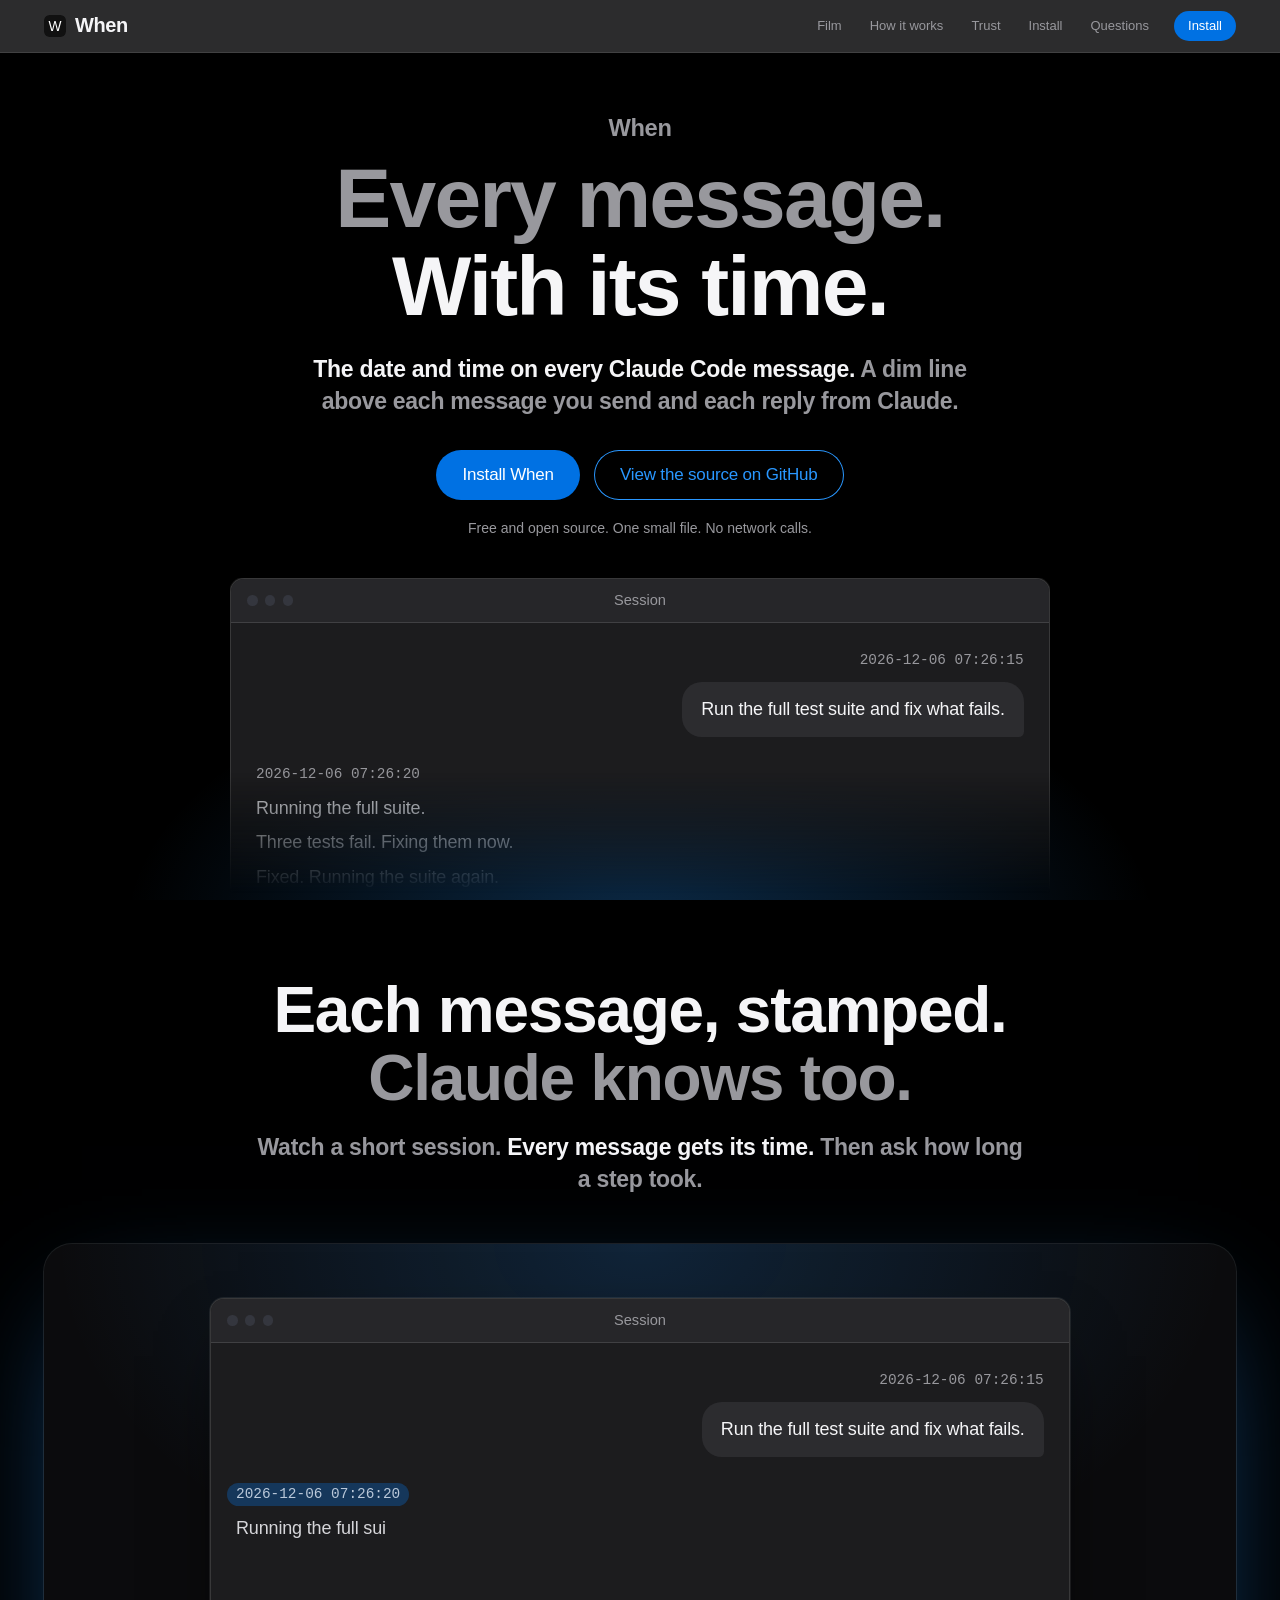
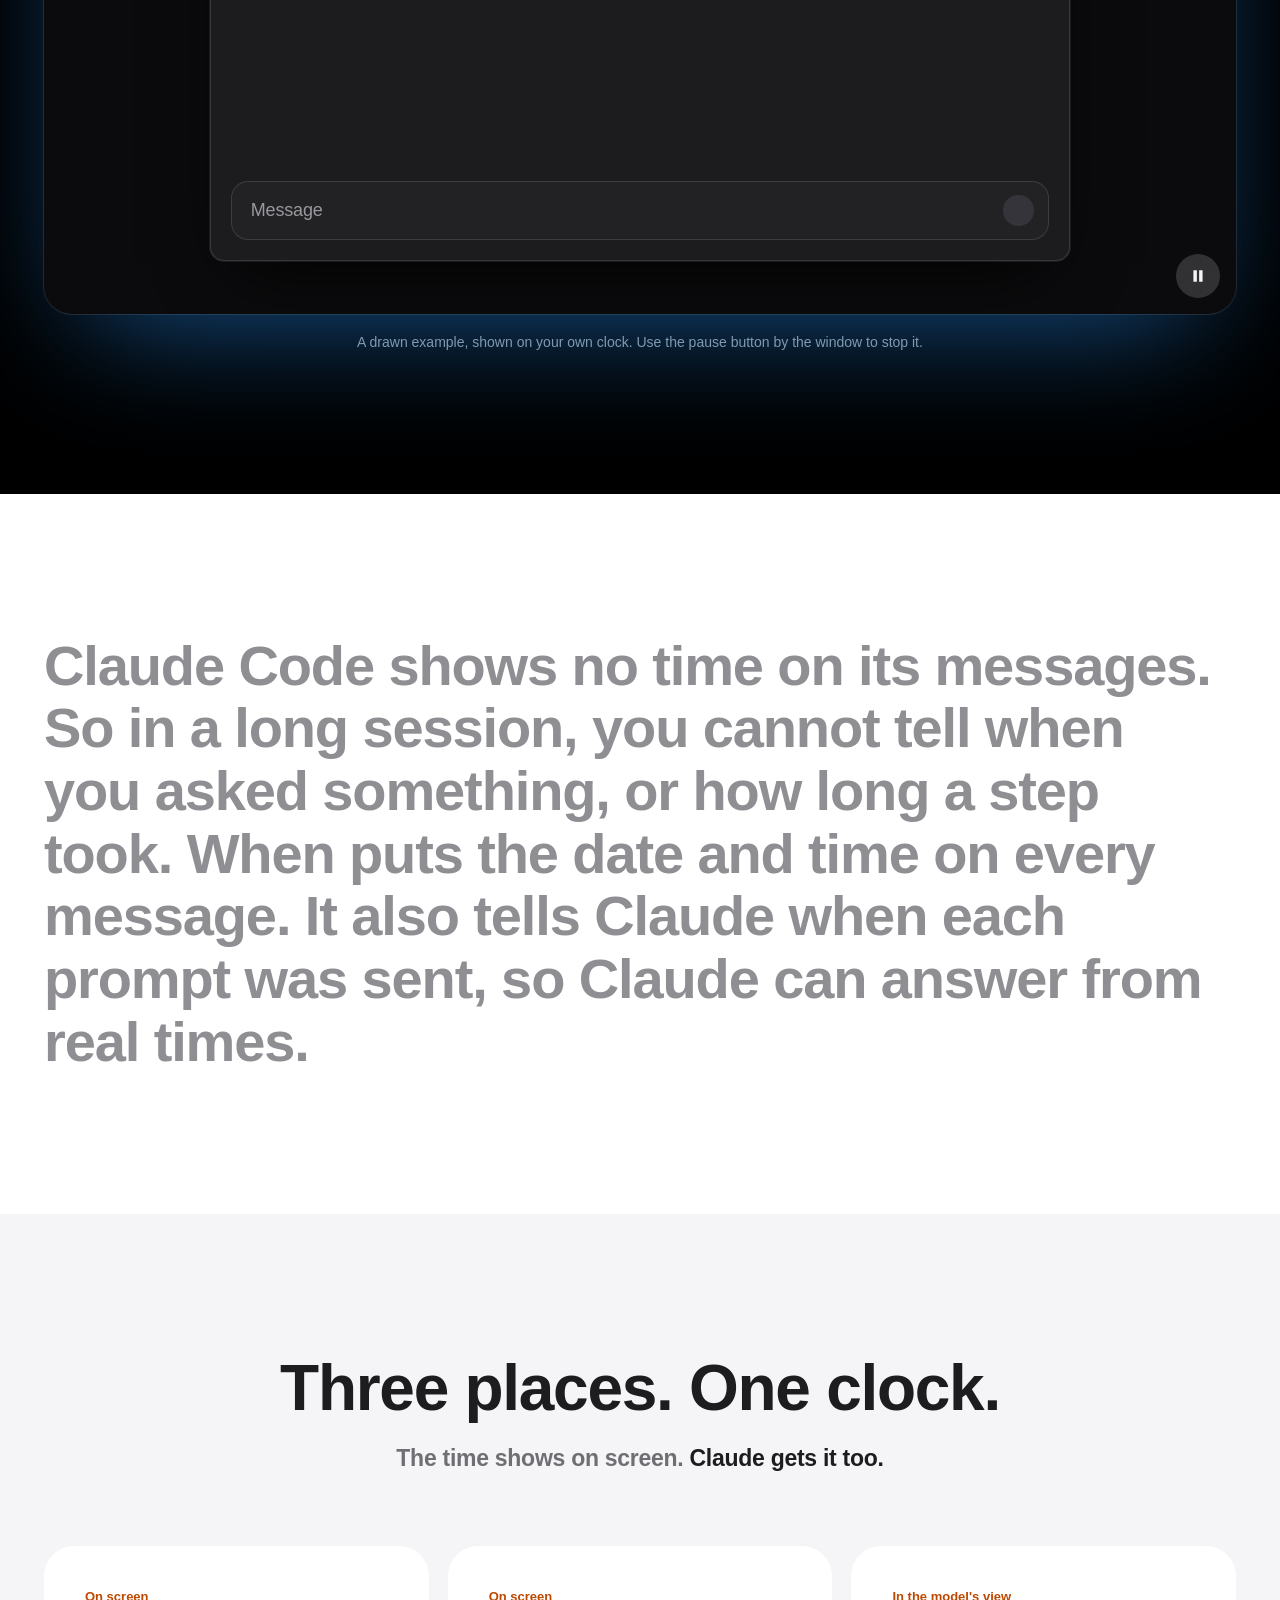
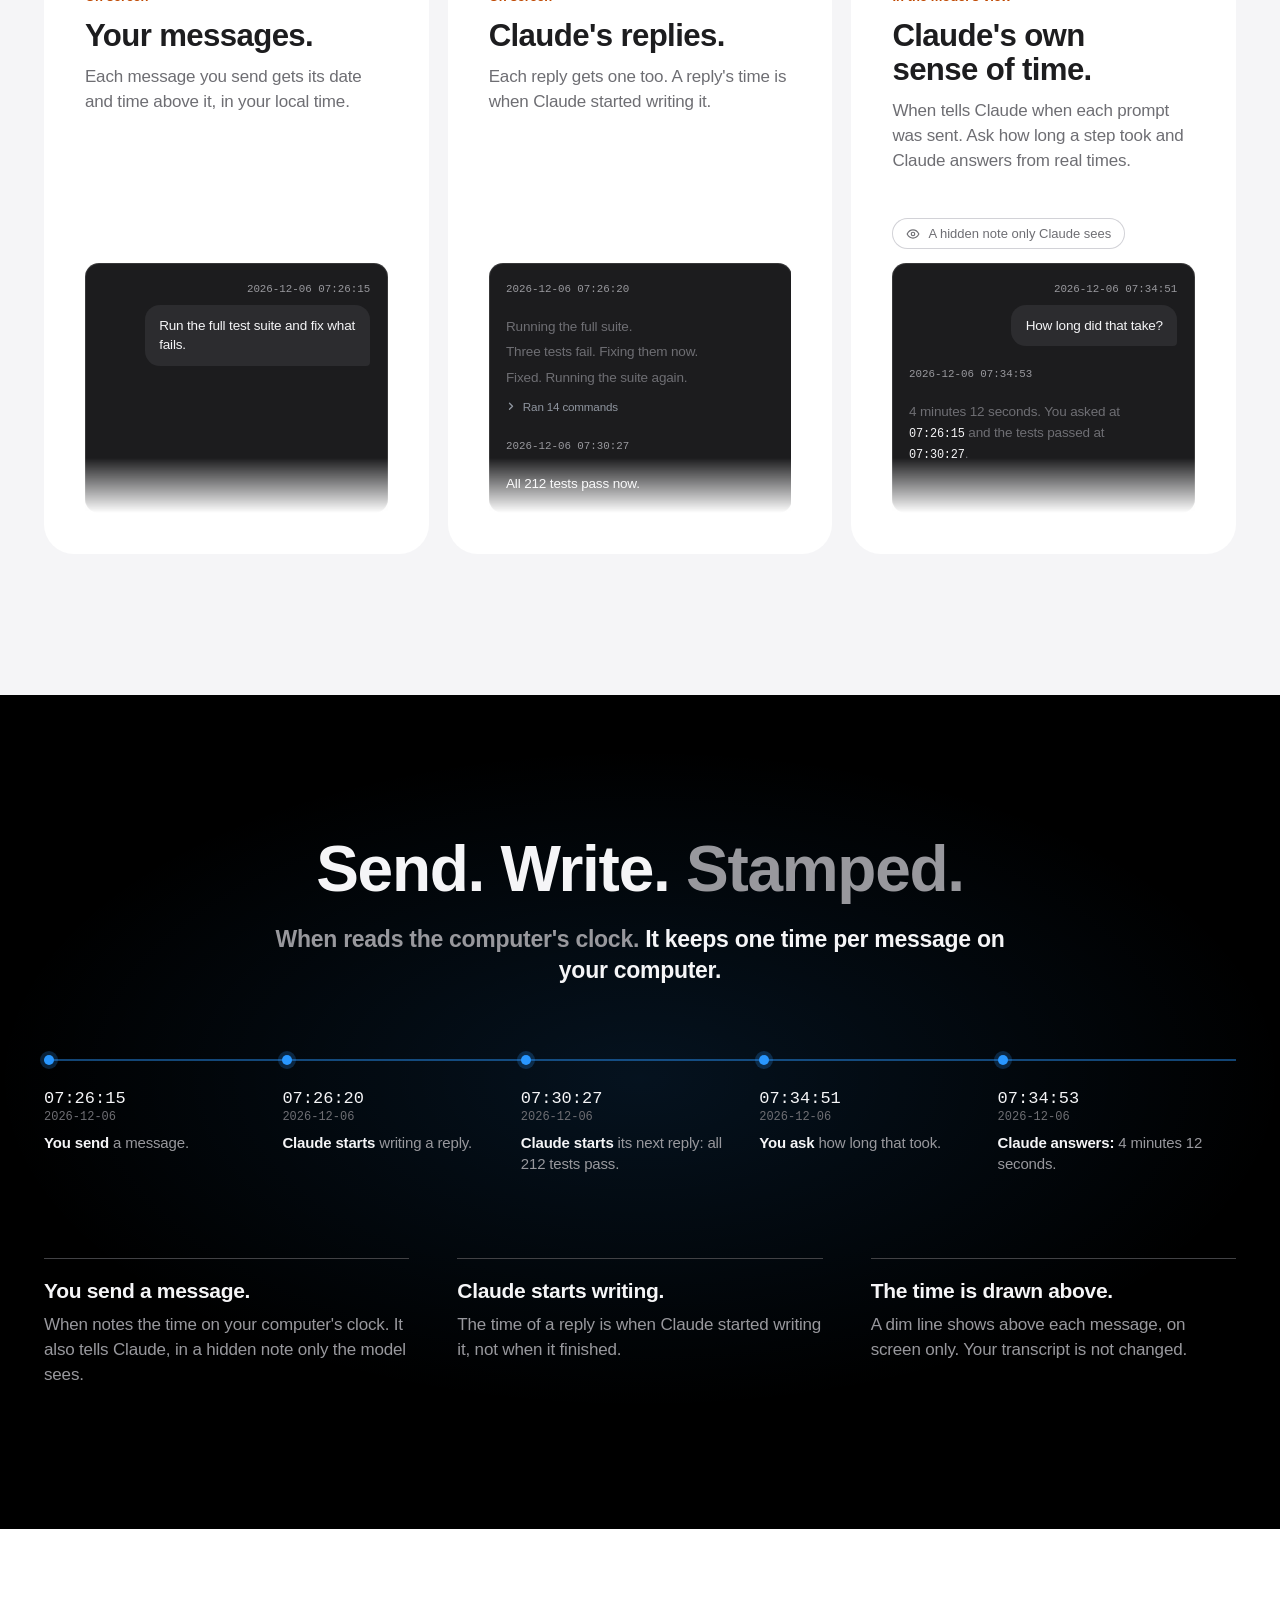
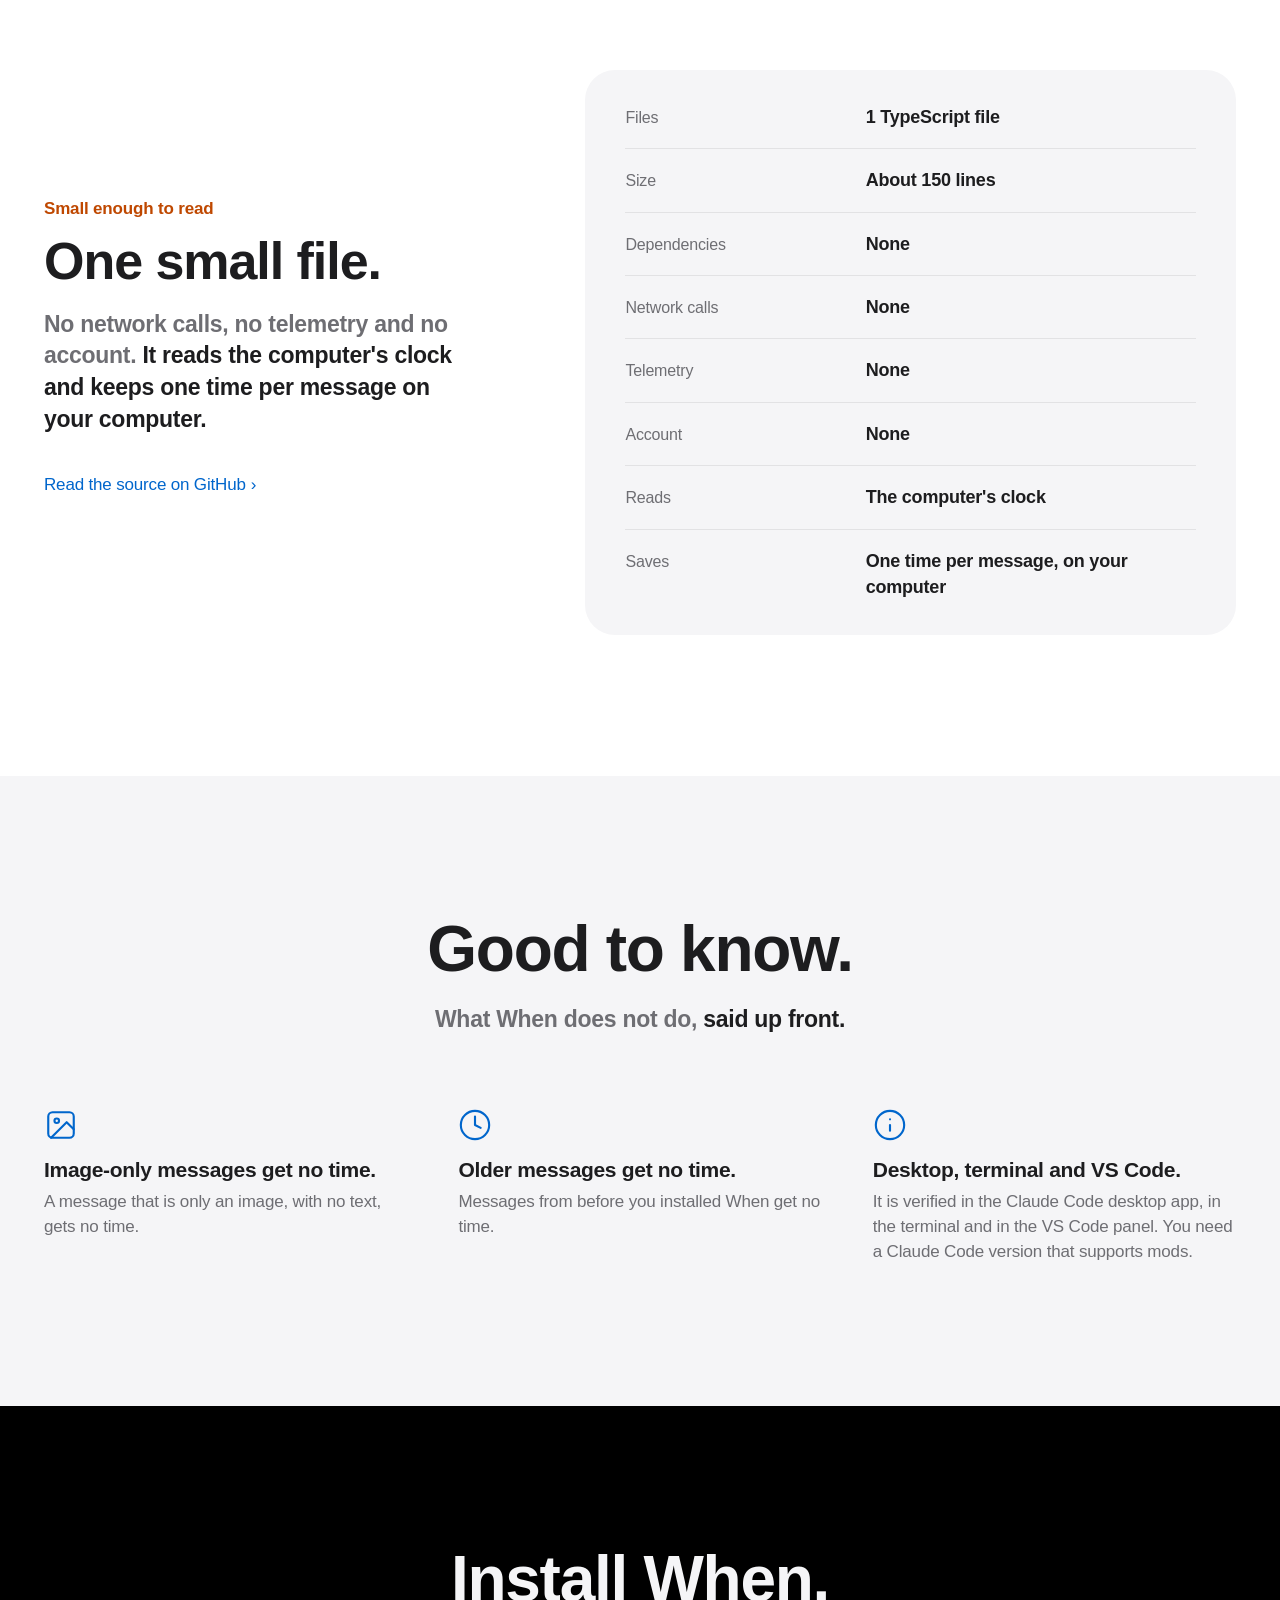
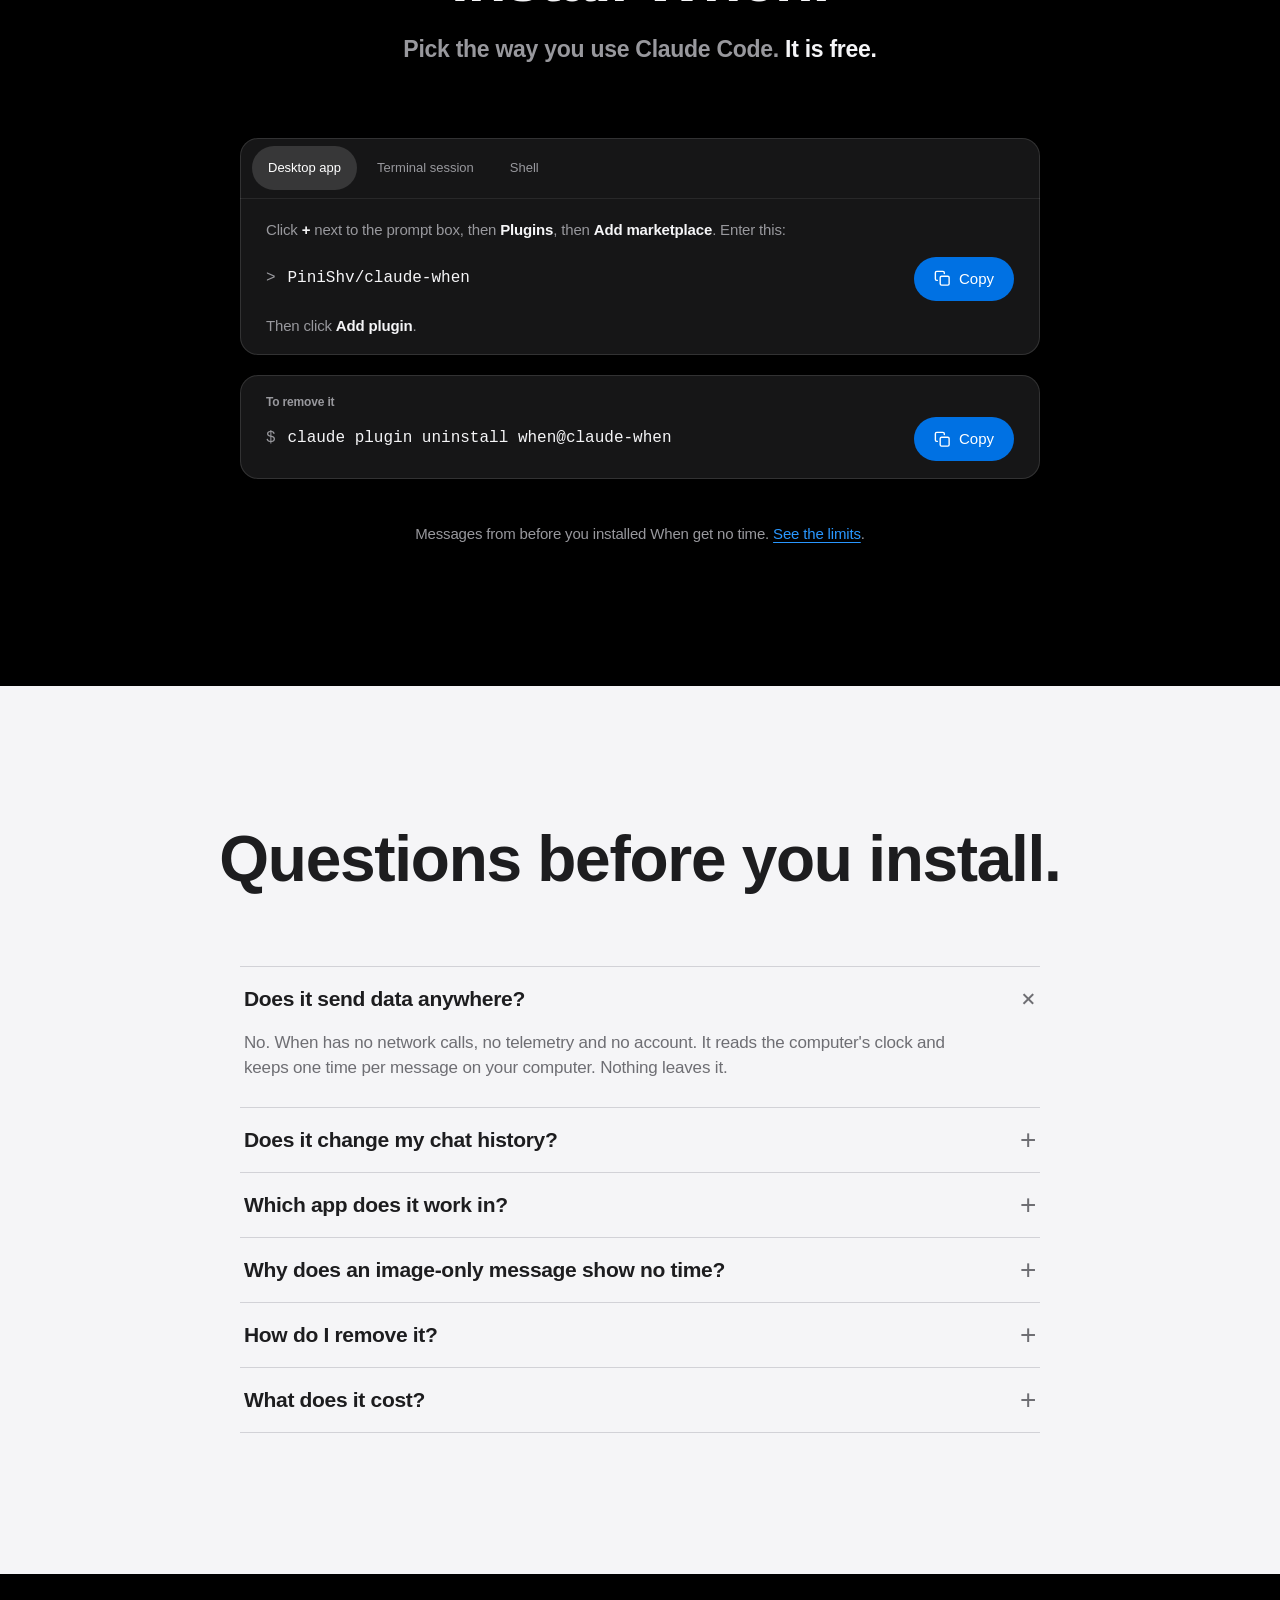
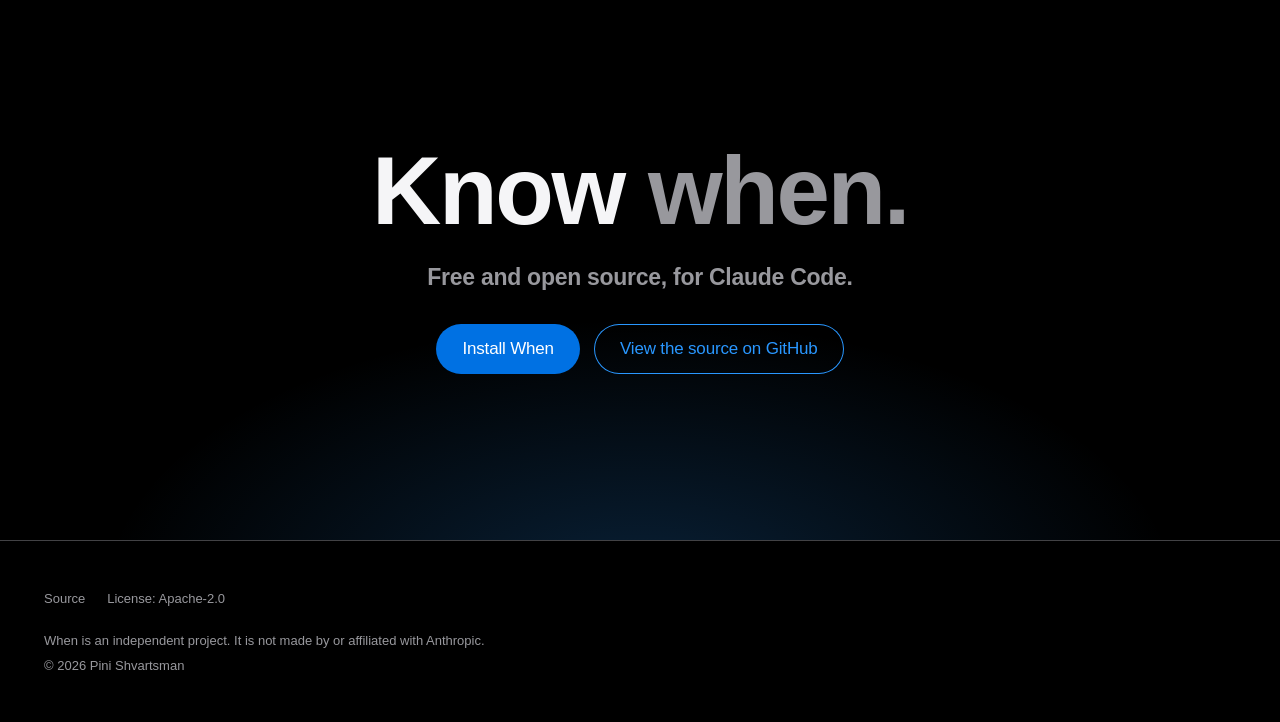
==== docs/index.html @ 98499329 "Add When: the date and time on every Claude Code message A mod that draws a time line above each mes" ====
<!doctype html>
<html lang="en">
<head>
<meta charset="utf-8">
<meta name="viewport" content="width=device-width, initial-scale=1">
<meta http-equiv="Content-Security-Policy" content="default-src 'none'; img-src 'self' data:; media-src 'self'; style-src 'self' 'unsafe-inline'; script-src 'self' 'unsafe-inline'; base-uri 'none'; form-action 'none'">
<meta name="referrer" content="no-referrer">
<title>When: the date and time on every Claude Code message</title>
<meta name="description" content="When puts the date and time above every message in Claude Code, and tells Claude when each prompt was sent. One small file, no network calls, no account. Free and open source.">
<meta name="robots" content="index, follow, max-image-preview:large">
<link rel="canonical" href="https://pinishv.github.io/claude-when/">
<meta name="color-scheme" content="light dark">
<meta name="theme-color" content="#000000">
<meta property="og:type" content="website">
<meta property="og:url" content="https://pinishv.github.io/claude-when/">
<meta property="og:site_name" content="When">
<meta property="og:title" content="When: the date and time on every Claude Code message">
<meta property="og:description" content="Every message, with its time. When puts the date and time above each message in Claude Code, and tells Claude when each prompt was sent. Free and open source.">
<meta property="og:image" content="https://pinishv.github.io/claude-when/media/social.png">
<meta property="og:image:alt" content="When: the date and time on every Claude Code message.">
<meta name="twitter:card" content="summary_large_image">
<meta name="twitter:title" content="When: the date and time on every Claude Code message">
<meta name="twitter:description" content="Every message, with its time. Free and open source.">
<meta name="twitter:image" content="https://pinishv.github.io/claude-when/media/social.png">
<meta name="twitter:image:alt" content="When: the date and time on every Claude Code message.">
<link rel="icon" href="favicon.svg" type="image/svg+xml">
<script type="application/ld+json">
{"@context":"https://schema.org","@type":"SoftwareApplication","name":"When","url":"https://pinishv.github.io/claude-when/","description":"A mod for Claude Code that puts the date and time on every message and tells Claude when each prompt was sent.","applicationCategory":"DeveloperApplication","license":"https://www.apache.org/licenses/LICENSE-2.0","isAccessibleForFree":true,"offers":{"@type":"Offer","price":"0","priceCurrency":"USD"},"sameAs":"https://github.com/PiniShv/claude-when","author":{"@type":"Person","name":"Pini Shvartsman"}}
</script>
<script>document.documentElement.className="js"</script>
<link rel="stylesheet" href="when-sim.css">
<style>
/* ---------- Tokens. Light by default, dark by preference. .dk marks a block that is dark in both. ---------- */
:root{
  color-scheme:light dark;
  --sans:-apple-system,BlinkMacSystemFont,"SF Pro Display","SF Pro Text","Helvetica Neue",Helvetica,Arial,sans-serif;
  --mono:ui-monospace,SFMono-Regular,"SF Mono",Menlo,Consolas,monospace;
  --font-text:var(--sans);--font-mono:var(--mono);
  --gut:clamp(20px,5vw,44px);--nav:52px;
  --bg:#fff;--bg2:#f5f5f7;--tile:#f5f5f7;--tile2:#fff;
  --text:#1d1d1f;--muted:#6e6e73;--dim:#8e8e93;--line:#d2d2d7;--line2:rgba(0,0,0,.08);
  --link:#0066cc;--btn:#0071e3;--btn-h:#0066cc;--focus:#0071e3;
  --ok:#1b7f37;--warn:#8a5a00;--hot:#bf4800;--chip:rgba(0,0,0,.05);
  --glow:0 44px 120px -38px rgba(41,151,255,.55);
}
@media (prefers-color-scheme:dark){
  :root{
    --bg:#000;--bg2:#0c0c0e;--tile:#161617;--tile2:#161617;
    --text:#f5f5f7;--muted:#98989d;--dim:#6e6e73;--line:#424245;--line2:rgba(255,255,255,.1);
    --link:#2997ff;--focus:#64b5ff;--ok:#30d158;--warn:#ffd60a;--hot:#ff9f0a;--chip:rgba(255,255,255,.1);
  }
}
.dk{
  color:var(--text);
  --bg:#000;--bg2:#000;--tile:#161617;--tile2:#161617;
  --text:#f5f5f7;--muted:#98989d;--dim:#6e6e73;--line:#424245;--line2:rgba(255,255,255,.1);
  --link:#2997ff;--focus:#64b5ff;--ok:#30d158;--warn:#ffd60a;--hot:#ff9f0a;--chip:rgba(255,255,255,.1);
}
*,*::before,*::after{box-sizing:border-box}
html{-webkit-text-size-adjust:100%;text-size-adjust:100%;scroll-padding-top:calc(var(--nav) + 8px);background:#000}
@media (prefers-reduced-motion:no-preference){html{scroll-behavior:smooth}}
body{margin:0;background:var(--bg);color:var(--text);font:400 1.0625rem/1.47 var(--sans);letter-spacing:-.01em;-webkit-font-smoothing:antialiased;overflow-wrap:break-word}
a{color:var(--link);text-decoration:none;text-underline-offset:.2em}
a:hover{text-decoration:underline}
:where(p) a:not([class]){text-decoration:underline;text-decoration-thickness:1px}
code,kbd{font-family:var(--mono);letter-spacing:0;overflow-wrap:anywhere}
p{margin:0 0 1em}
h1,h2,h3{margin:0;font-weight:600;text-wrap:balance}
ul,ol,dl,dd{margin:0;padding:0}
[role=list]{list-style:none}
[hidden]{display:none!important}
:focus-visible{outline:3px solid var(--focus);outline-offset:3px;border-radius:8px}
main:focus{outline:none}
.sr{position:absolute;width:1px;height:1px;margin:-1px;padding:0;overflow:hidden;clip:rect(0 0 0 0);white-space:nowrap;border:0}
.nw{white-space:nowrap}
.i{width:1.1em;height:1.1em;flex:none;stroke:currentColor;fill:none;stroke-width:2;stroke-linecap:round;stroke-linejoin:round;vertical-align:-.17em}
.skip{position:absolute;left:16px;top:-5em;z-index:50;background:var(--btn);color:#fff;padding:.7rem 1.1rem;border-radius:999px}
.skip:focus{top:8px}
.wrap{width:min(100% - 2*var(--gut),1200px);margin-inline:auto}
:where(p,li,dd,summary) code{padding:.1em .38em;border-radius:6px;background:var(--chip);font-size:.88em}

/* ---------- Type and sections ---------- */
h1{font-size:clamp(2.75rem,.9rem + 6.1vw,5.25rem);line-height:1.04;letter-spacing:-.022em}
h2{font-size:clamp(2.125rem,1.2rem + 3.6vw,4rem);line-height:1.06;letter-spacing:-.02em}
h3{font-size:1.5rem;line-height:1.16;letter-spacing:-.015em}
.mu{color:var(--muted)}
.sec{position:relative;padding-block:clamp(84px,11vw,150px);background:var(--bg);color:var(--text)}
.sec.alt{background:var(--bg2);--tile:var(--tile2)}
.head{max-width:900px;margin:0 auto clamp(40px,5.6vw,72px);text-align:center}
.lede{margin:20px auto 0;max-width:34em;color:var(--muted);font-size:clamp(1.1875rem,1.06rem + .5vw,1.4375rem);line-height:1.38;font-weight:600;letter-spacing:-.012em;text-wrap:pretty}
.lede b{color:var(--text);font-weight:600}
.more{margin:28px 0 0;text-align:center}
.go{display:inline-flex;align-items:center;min-height:44px}
.go::after{content:"\203A";content:"\203A" / "";margin-left:.3em;display:inline-block;transition:transform .15s}
.go:hover::after{transform:translateX(3px)}

/* ---------- Buttons ---------- */
.btn{display:inline-flex;align-items:center;justify-content:center;gap:8px;min-height:50px;padding:0 26px;border:0;border-radius:999px;background:var(--btn);color:#fff;font:400 1.0625rem/1 var(--sans);letter-spacing:-.01em;white-space:nowrap;cursor:pointer;transition:background-color .15s,box-shadow .15s,transform .15s}
.btn:hover{background:var(--btn-h);text-decoration:none}
.btn-2{background:transparent;color:var(--link);box-shadow:inset 0 0 0 1px currentColor}
.btn-2:hover{background:var(--chip)}
@media (hover:hover) and (pointer:fine){.btn:hover{transform:translateY(-1px)}}
.btn:active{transform:translateY(1px) scale(.985);transition-duration:.09s}

/* ---------- Nav: dark glass in both themes ---------- */
.top{position:sticky;top:0;z-index:40;background:#161617;border-bottom:1px solid rgba(255,255,255,.1)}
@supports (backdrop-filter:blur(1px)) or (-webkit-backdrop-filter:blur(1px)){.top{background:rgba(22,22,23,.9);-webkit-backdrop-filter:saturate(180%) blur(20px);backdrop-filter:saturate(180%) blur(20px)}}
.bar{display:flex;align-items:center;gap:6px;min-height:var(--nav)}
.brand{display:inline-flex;align-items:center;gap:9px;margin-right:auto;min-height:44px;color:var(--text);font-size:1.25rem;font-weight:600;letter-spacing:-.02em}
.brand:hover{text-decoration:none}
.brand img{display:block;width:22px;height:22px;border-radius:5px}
.links ul{display:flex;align-items:center;gap:clamp(0px,.8vw,10px)}
.links a{display:inline-flex;align-items:center;min-height:44px;padding:0 9px;color:var(--muted);font-size:.8125rem;letter-spacing:0;white-space:nowrap;border-radius:6px;transition:color .15s}
.links a:hover,.links a[aria-current=true]{color:var(--text);text-decoration:none}
.inst{position:relative;display:inline-flex;align-items:center;min-height:30px;margin-left:10px;padding:0 14px;border-radius:999px;background:var(--btn);color:#fff;font-size:.8125rem;letter-spacing:0;white-space:nowrap;transition:background-color .15s}
.inst::after{content:"";position:absolute;inset:-8px -4px}
.inst:hover{background:var(--btn-h);text-decoration:none}
.mnav{display:none}
.mnav summary{display:inline-flex;align-items:center;gap:7px;min-height:44px;padding:0 10px;color:var(--text);font-size:.875rem;cursor:pointer;list-style:none;border-radius:999px}
.mnav summary::-webkit-details-marker{display:none}
.mnav summary::after{content:"";width:7px;height:7px;margin:-3px 0 0 2px;border:solid currentColor;border-width:0 1.5px 1.5px 0;transform:rotate(45deg)}
.mnav details[open] summary::after{transform:rotate(225deg);margin-top:3px}
.mnav ul{position:absolute;left:0;right:0;top:100%;padding:4px var(--gut) 20px;background:#161617;border-bottom:1px solid rgba(255,255,255,.1);max-height:calc(100vh - var(--nav) - 1px);overflow:auto}
.mnav li+li{border-top:1px solid rgba(255,255,255,.1)}
.mnav li a{display:flex;align-items:center;min-height:54px;color:var(--text);font-size:1.5rem;font-weight:600;letter-spacing:-.02em}
@media (max-width:859px){.links{display:none}.mnav{display:block}}

/* ---------- The chat window (when-sim.css), set into this page's colours. It stays neutral. ---------- */
.ws{--ws-bg:#1c1c1e;--ws-bar:#262629;--ws-line:rgba(255,255,255,.12);--ws-bubble:#2c2c2f;--ws-ink:#f5f5f7;--ws-text:#d6d6da;--ws-dim:#98989d;--ws-hi:#cfe6ff;--ws-hi-bg:#0a6fd6;--ws-k:2.1;border-radius:14px;box-shadow:0 0 0 1px rgba(255,255,255,.08),0 30px 70px -28px #000}
.ws__title{color:#98989d}
.ws__input{background:#222225;color:#98989d}
.ws__input i{background:#34343a}
[data-sim]{height:100%}
.ws-pause{position:absolute;right:16px;bottom:16px;z-index:3;display:grid;place-items:center;width:44px;height:44px;padding:0;border:0;border-radius:50%;background:rgba(66,66,69,.72);-webkit-backdrop-filter:blur(12px);backdrop-filter:blur(12px);color:#f5f5f7;cursor:pointer;transition:background-color .15s,transform .15s}
.ws-pause:hover{background:rgba(90,90,94,.86)}
.ws-pause:active{transform:scale(.92)}
.ws-pause svg{width:16px;height:16px;fill:currentColor}
html:not(.js) .ws__body{flex:none;overflow:visible}
html:not(.js) .ws{height:auto}

/* ---------- Hero ---------- */
.hero{display:flex;flex-direction:column;min-height:clamp(680px,calc(100svh - var(--nav) - 1px),960px);padding-top:clamp(40px,6.4vh,84px);overflow:hidden;text-align:center;background:radial-gradient(56% 46% at 50% 104%,rgba(41,151,255,.28),transparent 72%),#000}
.kicker{margin:0 0 10px;font-size:clamp(1.1875rem,1rem + .6vw,1.5rem);font-weight:600;letter-spacing:-.015em;color:var(--muted)}
.hero h1{max-width:13em;margin-inline:auto}
.hero h1 span{display:inline-block}
.hero .lede{max-width:31em;margin-top:clamp(16px,2vw,24px)}
.cta{display:flex;flex-wrap:wrap;justify-content:center;gap:14px;margin-top:clamp(22px,2.6vw,32px)}
@media (max-width:479px){.cta{flex-direction:column;align-items:stretch}}
.fact{margin:18px auto 0;color:var(--muted);font-size:.875rem;letter-spacing:0;text-wrap:balance}
.shot{flex:1 1 0;min-height:260px;width:min(100% - 2*var(--gut),820px);margin:clamp(28px,4.4vh,56px) auto 0;-webkit-mask-image:linear-gradient(#000 60%,transparent 98%);mask-image:linear-gradient(#000 60%,transparent 98%)}
.shot .ws{--ws-k:2.2}
.shot .ws__input{display:none}
@media (max-width:639px){.shot .ws{--ws-k:3.8}.shot{min-height:300px}}
@media (prefers-reduced-motion:no-preference){
  .hero [data-e]{animation:rise .9s cubic-bezier(.2,.7,.2,1) both;animation-delay:calc(var(--e)*90ms)}
  .shot{animation:winrise 1.2s cubic-bezier(.16,1,.3,1) .45s both}
}
@keyframes rise{from{opacity:0;transform:translateY(22px)}}
@keyframes winrise{from{opacity:0;translate:0 70px}}

/* ---------- The film: the live window in a glowing frame ---------- */
.cinema{padding-top:clamp(40px,6vw,84px)}
.cinema .head{margin-bottom:clamp(28px,4vw,48px)}
.film{max-width:1200px;margin:0 auto}
.frame{position:relative;display:grid;place-items:center;aspect-ratio:16/9;padding:clamp(18px,4.2vw,60px);border-radius:clamp(14px,2.2vw,28px);overflow:hidden;background:radial-gradient(70% 80% at 50% 0,rgba(41,151,255,.18),transparent 70%),#0b0b0d;box-shadow:0 0 0 1px rgba(255,255,255,.1),var(--glow)}
.frame .win{width:min(100%,860px);height:100%;min-height:0}
.frame .ws{--ws-k:2.1}
@media (max-width:899px){.frame{aspect-ratio:4/3}.frame .ws{--ws-k:2.6}}
@media (max-width:639px){.frame{aspect-ratio:auto;height:640px;padding:12px 12px 72px}.frame .ws{--ws-k:4}}
html:not(.js) .frame{aspect-ratio:auto;height:auto}

/* ---------- The statement ---------- */
.say p{max-width:21em;margin:0;font-size:clamp(1.75rem,.9rem + 3.4vw,3.5rem);line-height:1.12;font-weight:600;letter-spacing:-.02em;text-wrap:pretty}
.say strong{font-weight:600;color:var(--link)}
.say .w{transition:color .35s}
.say .w.off{color:var(--dim)}

/* ---------- Tiles ---------- */
.bento{display:grid;gap:clamp(12px,1.5vw,20px);grid-template-columns:repeat(12,minmax(0,1fr))}
.tile{position:relative;grid-column:span 12;display:flex;flex-direction:column;min-width:0;overflow:hidden;padding:clamp(26px,3.2vw,44px);border-radius:clamp(22px,2.6vw,30px);background:var(--tile);color:var(--text)}
.tile h3{font-size:clamp(1.5rem,1.15rem + 1vw,2rem);line-height:1.1;letter-spacing:-.02em;max-width:13em}
.tile p{margin:12px 0 0;max-width:30em;color:var(--muted);text-wrap:pretty}
.tile .vis{margin-top:auto;padding-top:clamp(28px,3.6vw,44px)}
.tile .tag{margin:0 0 12px;font-size:.8125rem;font-weight:600;letter-spacing:0;color:var(--hot)}
@media (min-width:640px) and (max-width:979px){.t4{grid-column:span 6}.t4:last-child{grid-column:span 12}}
@media (min-width:980px){.t4{grid-column:span 4}}
.mock{position:relative;height:250px;-webkit-mask-image:linear-gradient(#000 78%,transparent 100%);mask-image:linear-gradient(#000 78%,transparent 100%)}
.mock .ws{--ws-k:4.5;border-radius:14px;box-shadow:0 0 0 1px rgba(255,255,255,.1),0 24px 40px -24px rgba(0,0,0,.6)}
.mock .ws__bar,.mock .ws__input{display:none}
.mock .ws__body{padding:0 1.2em}
.mock .ws__flow{padding-top:1.2em}
.tile .onlyc{display:inline-flex;align-items:center;gap:8px;margin:0 0 14px;padding:6px 14px;border-radius:999px;box-shadow:inset 0 0 0 1px var(--line);color:var(--muted);font-size:.8125rem;font-weight:500;letter-spacing:0}
.onlyc .i{width:14px;height:14px}

/* ---------- How it works: a dark stage in both themes ---------- */
.stage{background:radial-gradient(70% 55% at 50% 46%,rgba(41,151,255,.12),transparent 72%),#000}
.tl{display:grid;gap:0;grid-template-columns:minmax(0,1fr);list-style:none}
.tl li{position:relative;padding:0 0 30px 28px;border-left:2px solid rgba(41,151,255,.45)}
.tl li::before{content:"";position:absolute;left:-6px;top:3px;width:10px;height:10px;border-radius:50%;background:#2997ff;box-shadow:0 0 0 4px rgba(41,151,255,.22)}
.tl time{display:block;font:500 1.0625rem var(--mono);letter-spacing:0;color:var(--text)}
.tl .d{display:block;margin-top:2px;font:400 .75rem var(--mono);letter-spacing:0;color:var(--dim)}
.tl p{margin:8px 0 0;color:var(--muted);font-size:.9375rem;line-height:1.4}
.tl p b{color:var(--text);font-weight:600}
@media (min-width:860px){
  .tl{grid-template-columns:repeat(5,minmax(0,1fr))}
  .tl li{padding:28px 18px 0 0;border-left:0;border-top:2px solid rgba(41,151,255,.45)}
  .tl li::before{left:0;top:-6px}
}
.steps3{display:grid;gap:clamp(28px,4vw,48px);margin-top:clamp(48px,7vw,84px);grid-template-columns:minmax(0,1fr)}
@media (min-width:860px){.steps3{grid-template-columns:repeat(3,minmax(0,1fr))}}
.steps3 li{padding-top:20px;border-top:1px solid var(--line)}
.steps3 h3{font-size:1.3125rem}
.steps3 p{margin:10px 0 0;color:var(--muted)}

/* ---------- Trust ---------- */
.split{display:grid;gap:clamp(36px,6vw,80px);grid-template-columns:minmax(0,1fr);align-items:center}
@media (min-width:940px){.split{grid-template-columns:minmax(0,5fr) minmax(0,7fr)}}
.split .lede{margin-inline:0}
.split h2{font-size:clamp(2rem,1.2rem + 2.9vw,3.25rem)}
.eyebrow{margin:0 0 12px;font-size:1.0625rem;font-weight:600;color:var(--hot)}
.kv{padding:clamp(8px,1.4vw,16px) clamp(22px,3.2vw,40px);border-radius:clamp(22px,2.6vw,30px);background:var(--tile)}
.kv>div{display:grid;grid-template-columns:minmax(0,1fr) minmax(0,1.5fr);gap:6px 20px;align-items:baseline;padding:18px 0;border-top:1px solid var(--line2)}
.kv>div:first-child{border-top:0}
.kv dt{color:var(--muted);font-size:1rem}
.kv dd{font-size:1.125rem;font-weight:600;letter-spacing:-.012em}
@media (max-width:459px){.kv>div{grid-template-columns:minmax(0,1fr)}}
.facts{display:grid;gap:clamp(32px,4vw,52px) clamp(28px,4vw,56px);grid-template-columns:minmax(0,1fr)}
@media (min-width:860px){.facts{grid-template-columns:repeat(3,minmax(0,1fr))}}
.facts .i{display:block;width:34px;height:34px;margin-bottom:16px;stroke-width:1.5;color:var(--link)}
.facts h3{font-size:1.3125rem}
.facts p{margin:8px 0 0;color:var(--muted)}

/* ---------- Install: dark in both themes ---------- */
.term{border-radius:18px;overflow:hidden;background:var(--tile);box-shadow:inset 0 0 0 1px rgba(255,255,255,.12);text-align:left}
.term-bar{display:flex;flex-wrap:wrap;align-items:center;gap:8px;padding:8px 12px;border-bottom:1px solid rgba(255,255,255,.08)}
.tabs{display:none;gap:4px;flex-wrap:wrap}
.js .tabs{display:flex}
.tabs button{min-height:44px;padding:0 16px;border:0;border-radius:999px;background:transparent;color:var(--muted);font:500 .8125rem var(--sans);letter-spacing:0;cursor:pointer;transition:background-color .15s,color .15s}
.tabs button:hover{color:var(--text)}
.tabs button[aria-selected=true]{color:#fff;background:rgba(255,255,255,.14)}
.panel{padding:20px clamp(16px,3vw,26px) 18px}
html:not(.js) .panel[hidden]{display:block!important}
html:not(.js) .panel+.panel{border-top:1px solid rgba(255,255,255,.12)}
.plabel{display:block;margin:0 0 8px;font:600 .75rem var(--sans);color:var(--muted)}
.js .term:not(.rm) .plabel{display:none}
.cmdrow{display:grid;grid-template-columns:auto minmax(0,1fr) auto;gap:12px;align-items:center}
.ps{margin:0;font:500 1rem/1.6 var(--mono);color:var(--muted);user-select:none;-webkit-user-select:none}
.cmd{display:block;font:500 clamp(.875rem,.8rem + .3vw,1rem)/1.6 var(--mono);letter-spacing:0;overflow-wrap:anywhere;user-select:all;-webkit-user-select:all}
.copy{display:none;align-items:center;justify-content:center;gap:8px;min-height:44px;padding:0 20px;border:0;border-radius:999px;background:var(--btn);color:#fff;font:400 .9375rem var(--sans);cursor:pointer;transition:background-color .15s,transform .15s}
.js .copy{display:inline-flex}
.copy:hover{background:var(--btn-h)}
.copy:active{transform:scale(.96)}
.copy.done{background:#30d158;color:#04210d}
.hint{margin:14px 0 0;color:var(--muted);font-size:.9375rem}
.hint b{color:var(--text);font-weight:600}
.term :where(p) code{padding:0;background:none;color:var(--text)}
@media (max-width:559px){.cmdrow{grid-template-columns:auto minmax(0,1fr);align-items:start}.copy{grid-column:1/-1;width:100%}}
.install-wrap{max-width:800px;margin:0 auto}
.rm{margin-top:20px}
.fine{max-width:800px;margin:clamp(30px,4vw,44px) auto 0;color:var(--muted);font-size:.9375rem;text-align:center}

/* ---------- FAQ ---------- */
.faq{max-width:800px;margin:0 auto;border-bottom:1px solid var(--line)}
.faq details{border-top:1px solid var(--line)}
.faq summary{display:flex;align-items:center;justify-content:space-between;gap:20px;min-height:64px;padding:16px 4px;font-size:clamp(1.125rem,1.02rem + .45vw,1.3125rem);font-weight:600;letter-spacing:-.015em;line-height:1.25;cursor:pointer;list-style:none;border-radius:8px}
.faq summary::-webkit-details-marker{display:none}
.faq summary:focus-visible{outline-offset:-3px}
.faq summary::after{content:"+";content:"+" / "";flex:none;font:300 1.75rem/1 var(--sans);color:var(--muted)}
@media (prefers-reduced-motion:no-preference){.faq summary::after{transition:transform .25s}}
.faq details[open] summary::after{transform:rotate(45deg)}
.faq .a{padding:0 4px 26px;color:var(--muted);max-width:44em}
.faq .a p{margin:0 0 .9em}
.faq .a p:last-child{margin:0}

/* ---------- Close and footer ---------- */
.closer{padding-block:clamp(96px,13vw,180px);text-align:center;background:radial-gradient(60% 70% at 50% 110%,rgba(41,151,255,.22),transparent 70%),#000}
.closer h2{font-size:clamp(2.75rem,1rem + 7vw,6rem);letter-spacing:-.025em}
.closer .lede{margin-bottom:30px}
.foot{padding:36px 0 40px;background:#000;border-top:1px solid var(--line);color:var(--muted);font-size:.8125rem;letter-spacing:0}
.foot a{color:var(--muted)}
.foot a:hover{color:var(--text)}
.foot nav ul{display:flex;flex-wrap:wrap;gap:0 22px;padding:0 0 10px}
.foot nav a{display:inline-flex;align-items:center;min-height:44px}
.foot p{margin:0 0 6px}

@media (forced-colors:active){
  .term,.tile,.kv,.frame,.ws,.btn-2,.onlyc{border:1px solid CanvasText}
  .btn,.inst,.copy,.ws-pause{border:1px solid ButtonText}
  .tabs button[aria-selected=true],.links a[aria-current=true]{text-decoration:underline}
  .say .w.off{color:GrayText}
}
</style>
</head>
<body id="top">
<svg width="0" height="0" style="position:absolute" aria-hidden="true" focusable="false">
<symbol id="i-copy" viewBox="0 0 24 24"><rect x="9" y="9" width="13" height="13" rx="2"/><path d="M5 15H4a2 2 0 0 1-2-2V4a2 2 0 0 1 2-2h9a2 2 0 0 1 2 2v1"/></symbol>
<symbol id="i-info" viewBox="0 0 24 24"><circle cx="12" cy="12" r="10"/><path d="M12 16v-4M12 8h.01"/></symbol>
<symbol id="i-image" viewBox="0 0 24 24"><rect x="3" y="3" width="18" height="18" rx="3"/><circle cx="9" cy="9" r="1.6"/><path d="m21 15-5-5L5 21"/></symbol>
<symbol id="i-clock" viewBox="0 0 24 24"><circle cx="12" cy="12" r="10"/><path d="M12 6v6l4 2"/></symbol>
<symbol id="i-eye" viewBox="0 0 24 24"><path d="M2 12s3.6-7 10-7 10 7 10 7-3.6 7-10 7S2 12 2 12z"/><circle cx="12" cy="12" r="3"/></symbol>
</svg>

<a class="skip" href="#main">Skip to content</a>

<header class="top dk">
<div class="wrap bar">
<a class="brand" href="#top"><img src="favicon.svg" alt="" width="22" height="22"><span>When</span></a>
<nav class="links" aria-label="Main">
<ul role="list">
<li><a href="#film">Film</a></li>
<li><a href="#how-it-works">How it works</a></li>
<li><a href="#trust">Trust</a></li>
<li><a href="#install">Install</a></li>
<li><a href="#faq">Questions</a></li>
</ul>
</nav>
<nav class="mnav" aria-label="Main menu">
<details>
<summary>Menu</summary>
<ul role="list">
<li><a href="#film">Film</a></li>
<li><a href="#how-it-works">How it works</a></li>
<li><a href="#trust">Trust</a></li>
<li><a href="#install">Install</a></li>
<li><a href="#faq">Questions</a></li>
</ul>
</details>
</nav>
<a class="inst" href="#install">Install</a>
</div>
</header>

<main id="main" tabindex="-1">

<section class="hero dk" aria-labelledby="h-hero">
<div class="wrap">
<p class="kicker" data-e style="--e:0">When</p>
<h1 id="h-hero" data-e style="--e:1"><span class="mu">Every message.</span> <span>With its time.</span></h1>
<p class="lede" data-e style="--e:2"><b>The date and time on every Claude Code message.</b> A dim line above each message you send and each reply from Claude.</p>
<div class="cta" data-e style="--e:3">
<a class="btn" href="#install">Install When</a>
<a class="btn btn-2" href="https://github.com/PiniShv/claude-when">View the source on GitHub</a>
</div>
<p class="fact" data-e style="--e:4">Free and open source. One small file. No network calls.</p>
</div>
<div class="shot" role="img" aria-label="A chat window. A message from the user, Run the full test suite and fix what fails, has its date and time above it. Claude's reply has its own date and time above it.">
<div data-sim="static" data-from="0" data-to="3" aria-hidden="true"></div>
</div>
</section>

<section class="sec dk cinema" aria-labelledby="h-film">
<div class="wrap">
<div class="head">
<h2 id="h-film">Each message, stamped. <span class="mu">Claude knows too.</span></h2>
<p class="lede">Watch a short session. <b>Every message gets its time.</b> Then ask how long a step took.</p>
</div>
<figure class="film" id="film" style="margin-inline:auto">
<div class="frame" data-sim-host>
<div class="win"><div data-sim="loop" aria-hidden="true"></div></div>
</div>
<figcaption class="sr">A short session. You ask Claude to run the test suite and fix what fails. Claude starts replying five seconds later. About four minutes after your first message it says all 212 tests pass. About four minutes after that you ask how long that took, and two seconds later Claude answers: 4 minutes 12 seconds. Every message has its date and time above it.</figcaption>
</figure>
<p class="fact" style="text-align:center;margin-top:18px">A drawn example, shown on your own clock. Use the pause button by the window to stop it.</p>
<noscript><p class="fact" style="text-align:center;margin-top:8px">Turn on JavaScript to watch the demo.</p></noscript>
</div>
</section>

<section class="sec say" aria-labelledby="h-say">
<div class="wrap">
<h2 id="h-say" class="sr">Why When</h2>
<p data-words>Claude Code shows no time on its messages. So in a long session, you cannot tell when you asked something, or how long a step took. <strong>When puts the date and time on every message.</strong> It also tells Claude when each prompt was sent, so Claude can answer from real times.</p>
</div>
</section>

<section class="sec alt" id="places" aria-labelledby="h-places">
<div class="wrap">
<div class="head">
<h2 id="h-places">Three places. One clock.</h2>
<p class="lede">The time shows on screen. <b>Claude gets it too.</b></p>
</div>
<div class="bento">

<article class="tile t4">
<p class="tag">On screen</p>
<h3>Your messages.</h3>
<p>Each message you send gets its date and time above it, in your local time.</p>
<div class="vis"><div class="mock" role="img" aria-label="Your message, Run the full test suite and fix what fails, with its date and time above it."><div data-sim="static" data-from="0" data-to="1" aria-hidden="true"></div></div></div>
</article>

<article class="tile t4">
<p class="tag">On screen</p>
<h3>Claude's replies.</h3>
<p>Each reply gets one too. A reply's time is when Claude started writing it.</p>
<div class="vis"><div class="mock" role="img" aria-label="Claude's reply, with its date and time above it, and a second reply, All 212 tests pass now, with its own date and time above it."><div data-sim="static" data-from="1" data-to="3" aria-hidden="true"></div></div></div>
</article>

<article class="tile t4">
<p class="tag">In the model's view</p>
<h3>Claude's own sense of time.</h3>
<p>When tells Claude when each prompt was sent. Ask how long a step took and Claude answers from real times.</p>
<div class="vis"><p class="onlyc"><svg class="i" aria-hidden="true"><use href="#i-eye"/></svg>A hidden note only Claude sees</p><div class="mock" role="img" aria-label="You ask, How long did that take. Claude answers, 4 minutes 12 seconds, from the times you asked and the tests passed."><div data-sim="static" data-from="3" data-to="5" aria-hidden="true"></div></div></div>
</article>

</div>
</div>
</section>

<section class="sec dk stage" id="how-it-works" aria-labelledby="h-how">
<div class="wrap">
<div class="head">
<h2 id="h-how">Send. Write. <span class="mu">Stamped.</span></h2>
<p class="lede">When reads the computer's clock. <b>It keeps one time per message on your computer.</b></p>
</div>
<ol class="tl" aria-label="The example session, in time order">
<li data-msg="0"><time datetime="2026-11-21T19:15:26">19:15:26</time><span class="d">2026-11-21</span><p><b>You send</b> a message.</p></li>
<li data-msg="1"><time datetime="2026-11-21T19:15:31">19:15:31</time><span class="d">2026-11-21</span><p><b>Claude starts</b> writing a reply.</p></li>
<li data-msg="2"><time datetime="2026-11-21T19:19:38">19:19:38</time><span class="d">2026-11-21</span><p><b>Claude starts</b> its next reply: all 212 tests pass.</p></li>
<li data-msg="3"><time datetime="2026-11-21T19:24:02">19:24:02</time><span class="d">2026-11-21</span><p><b>You ask</b> how long that took.</p></li>
<li data-msg="4"><time datetime="2026-11-21T19:24:04">19:24:04</time><span class="d">2026-11-21</span><p><b>Claude answers:</b> 4 minutes 12 seconds.</p></li>
</ol>
<ol class="steps3" role="list">
<li><h3>You send a message.</h3><p>When notes the time on your computer's clock. It also tells Claude, in a hidden note only the model sees.</p></li>
<li><h3>Claude starts writing.</h3><p>The time of a reply is when Claude started writing it, not when it finished.</p></li>
<li><h3>The time is drawn above.</h3><p>A dim line shows above each message, on screen only. Your transcript is not changed.</p></li>
</ol>
</div>
</section>

<section class="sec" id="trust" aria-labelledby="h-trust">
<div class="wrap split">
<div>
<p class="eyebrow">Small enough to read</p>
<h2 id="h-trust">One small file.</h2>
<p class="lede">No network calls, no telemetry and no account. <b>It reads the computer's clock and keeps one time per message on your computer.</b></p>
<p class="more" style="text-align:left"><a class="go" href="https://github.com/PiniShv/claude-when">Read the source on GitHub</a></p>
</div>
<dl class="kv">
<div><dt>Files</dt><dd>1 TypeScript file</dd></div>
<div><dt>Size</dt><dd>About 150 lines</dd></div>
<div><dt>Dependencies</dt><dd>None</dd></div>
<div><dt>Network calls</dt><dd>None</dd></div>
<div><dt>Telemetry</dt><dd>None</dd></div>
<div><dt>Account</dt><dd>None</dd></div>
<div><dt>Reads</dt><dd>The computer's clock</dd></div>
<div><dt>Saves</dt><dd>One time per message, on your computer</dd></div>
</dl>
</div>
</section>

<section class="sec alt" id="good-to-know" aria-labelledby="h-know">
<div class="wrap">
<div class="head">
<h2 id="h-know">Good to know.</h2>
<p class="lede">What When does not do, <b>said up front.</b></p>
</div>
<ul class="facts" role="list">
<li><svg class="i" aria-hidden="true"><use href="#i-image"/></svg><h3>Image-only messages get no time.</h3><p>A message that is only an image, with no text, gets no time.</p></li>
<li><svg class="i" aria-hidden="true"><use href="#i-clock"/></svg><h3>Older messages get no time.</h3><p>Messages from before you installed When get no time.</p></li>
<li><svg class="i" aria-hidden="true"><use href="#i-info"/></svg><h3>Desktop, terminal and VS Code.</h3><p>It is verified in the Claude Code desktop app, in the terminal and in the VS Code panel. You need a Claude Code version that supports mods.</p></li>
</ul>
</div>
</section>

<section class="sec dk" id="install" aria-labelledby="h-install">
<div class="wrap">
<div class="head">
<h2 id="h-install">Install When.</h2>
<p class="lede">Pick the way you use Claude Code. <b>It is free.</b></p>
</div>
<div class="install-wrap">
<div class="term dk">
<div class="term-bar">
<div class="tabs" role="tablist" aria-label="Install method">
<button type="button" role="tab" id="tab-app" aria-selected="true" aria-controls="panel-app">Desktop app</button>
<button type="button" role="tab" id="tab-term" aria-selected="false" aria-controls="panel-term" tabindex="-1">Terminal session</button>
<button type="button" role="tab" id="tab-shell" aria-selected="false" aria-controls="panel-shell" tabindex="-1">Shell</button>
</div>
</div>
<div class="panel" role="tabpanel" id="panel-app" aria-labelledby="tab-app">
<span class="plabel">Desktop app</span>
<p class="hint" style="margin:0 0 16px">Click <b>+</b> next to the prompt box, then <b>Plugins</b>, then <b>Add marketplace</b>. Enter this:</p>
<div class="cmdrow">
<span class="ps" aria-hidden="true">&gt;</span>
<code class="cmd" id="cmd-app">PiniShv/claude-when</code>
<button type="button" class="copy" data-target="cmd-app"><svg class="i" aria-hidden="true"><use href="#i-copy"/></svg><span class="lbl">Copy</span><span class="sr"> the marketplace name</span></button>
</div>
<p class="hint">Then click <b>Add plugin</b>.</p>
</div>
<div class="panel" role="tabpanel" id="panel-term" aria-labelledby="tab-term" hidden>
<span class="plabel">Terminal session</span>
<div class="cmdrow">
<span class="ps" aria-hidden="true">&gt;</span>
<code class="cmd" id="cmd-term">/plugin install when --marketplace PiniShv/claude-when</code>
<button type="button" class="copy" data-target="cmd-term"><svg class="i" aria-hidden="true"><use href="#i-copy"/></svg><span class="lbl">Copy</span><span class="sr"> the session command</span></button>
</div>
<p class="hint">Type it in a Claude Code session.</p>
</div>
<div class="panel" role="tabpanel" id="panel-shell" aria-labelledby="tab-shell" hidden>
<span class="plabel">Shell</span>
<div class="cmdrow">
<span class="ps" aria-hidden="true">$</span>
<code class="cmd" id="cmd-shell">claude plugin install when --marketplace PiniShv/claude-when</code>
<button type="button" class="copy" data-target="cmd-shell"><svg class="i" aria-hidden="true"><use href="#i-copy"/></svg><span class="lbl">Copy</span><span class="sr"> the shell command</span></button>
</div>
<p class="hint">Run it in your shell.</p>
</div>
</div>
<div class="term dk rm">
<div class="panel">
<span class="plabel">To remove it</span>
<div class="cmdrow">
<span class="ps" aria-hidden="true">$</span>
<code class="cmd" id="cmd-rm">claude plugin uninstall when@claude-when</code>
<button type="button" class="copy" data-target="cmd-rm"><svg class="i" aria-hidden="true"><use href="#i-copy"/></svg><span class="lbl">Copy</span><span class="sr"> the remove command</span></button>
</div>
</div>
</div>
</div>
<p class="fine">Messages from before you installed When get no time. <a href="#good-to-know">See the limits</a>.</p>
</div>
</section>

<section class="sec alt" id="faq" aria-labelledby="h-faq">
<div class="wrap">
<div class="head">
<h2 id="h-faq">Questions before you install.</h2>
</div>
<div class="faq">
<details open>
<summary>Does it send data anywhere?</summary>
<div class="a"><p>No. When has no network calls, no telemetry and no account. It reads the computer's clock and keeps one time per message on your computer. Nothing leaves it.</p></div>
</details>
<details>
<summary>Does it change my chat history?</summary>
<div class="a"><p>No. The transcript is not changed. The time line is drawn on screen only.</p></div>
</details>
<details>
<summary>Which app does it work in?</summary>
<div class="a"><p>It works in the Claude Code desktop app, in the terminal and in the VS Code panel, and all three are verified. On the Claude mobile app you do not see the time line, but Claude still gets the send time of each message you type there. You need a Claude Code version that supports mods.</p></div>
</details>
<details>
<summary>Why does an image-only message show no time?</summary>
<div class="a"><p>When puts the time on messages that have text. A message that is only an image, with no text, gets no time. Messages from before you installed When get no time either.</p></div>
</details>
<details>
<summary>How do I remove it?</summary>
<div class="a"><p>Run this in your shell: <code>claude plugin uninstall when@claude-when</code></p></div>
</details>
<details>
<summary>What does it cost?</summary>
<div class="a"><p>Nothing. When is free, under the Apache License 2.0.</p></div>
</details>
</div>
</div>
</section>

</main>

<footer class="dk">
<section class="closer" aria-labelledby="h-cta">
<div class="wrap">
<h2 id="h-cta">Know <span class="mu">when.</span></h2>
<p class="lede">Free and open source, for Claude Code.</p>
<div class="cta" style="margin-top:0">
<a class="btn" href="#install">Install When</a>
<a class="btn btn-2" href="https://github.com/PiniShv/claude-when">View the source on GitHub</a>
</div>
</div>
</section>
<div class="foot">
<div class="wrap">
<nav aria-label="Project links">
<ul role="list">
<li><a href="https://github.com/PiniShv/claude-when">Source</a></li>
<li><a href="https://github.com/PiniShv/claude-when/blob/main/LICENSE">License: Apache-2.0</a></li>
</ul>
</nav>
<p>When is an independent project. It is not made by or affiliated with Anthropic.</p>
<p>&copy; 2026 Pini Shvartsman</p>
</div>
</div>
</footer>

<div class="sr" role="status" aria-live="polite" id="live"></div>

<script src="when-sim.js"></script>
<script>
(function(){
var d=document,live=d.getElementById('live');
function say(t){live.textContent='';setTimeout(function(){live.textContent=t},50)}
var mq=window.matchMedia('(prefers-reduced-motion: reduce)');

/* A row of tabs: a click picks one, and the arrow keys, Home and End move to another and pick it. */
function rove(list,pick){
  list.forEach(function(b,i){
    b.addEventListener('click',function(){pick(b)});
    b.addEventListener('keydown',function(e){
      var n,k=e.key;
      if(k==='ArrowRight'||k==='ArrowDown')n=list[(i+1)%list.length];
      else if(k==='ArrowLeft'||k==='ArrowUp')n=list[(i-1+list.length)%list.length];
      else if(k==='Home')n=list[0];
      else if(k==='End')n=list[list.length-1];
      if(n){e.preventDefault();pick(n,true)}
    });
  });
}
var tabs=[].slice.call(d.querySelectorAll('[role=tab]'));
rove(tabs,function(t,focus){
  tabs.forEach(function(x){
    var on=x===t;
    x.setAttribute('aria-selected',on?'true':'false');
    x.tabIndex=on?0:-1;
    d.getElementById(x.getAttribute('aria-controls')).hidden=!on;
  });
  if(focus)t.focus();
});

/* Copy buttons. If the clipboard is not available, select the text instead. */
[].forEach.call(d.querySelectorAll('.copy'),function(btn){
  var el=d.getElementById(btn.getAttribute('data-target'));
  var lbl=btn.querySelector('.lbl');
  var panel=btn.closest('.panel'),hint=panel&&panel.querySelector('.hint');
  var orig=hint?hint.innerHTML:'',timer;
  function done(ok){
    lbl.textContent=ok?'Copied':'Selected';
    btn.classList.toggle('done',ok);
    if(hint)hint.textContent=ok?'Copied. Paste it where you need it.':'Copy did not work here. The text is selected: press Cmd + C.';
    say(ok?'Copied':'Selected. Press Command and C to copy it.');
    clearTimeout(timer);
    timer=setTimeout(function(){lbl.textContent='Copy';btn.classList.remove('done');if(hint)hint.innerHTML=orig},4000);
  }
  function fallback(){
    var ok=false;
    try{
      var r=d.createRange(),s=window.getSelection();
      r.selectNodeContents(el);s.removeAllRanges();s.addRange(r);
      ok=d.execCommand('copy');
    }catch(e){}
    done(!!ok);
  }
  btn.addEventListener('click',function(){
    var text=el.textContent.trim();
    if(navigator.clipboard&&window.isSecureContext)navigator.clipboard.writeText(text).then(function(){done(true)},fallback);
    else fallback();
  });
});

/* Phone menu: close it after a choice, or with Escape. */
var menu=d.querySelector('.mnav details');
if(menu){
  [].forEach.call(menu.querySelectorAll('a'),function(a){a.addEventListener('click',function(){menu.open=false})});
  d.addEventListener('keydown',function(e){if(e.key==='Escape'&&menu.open){menu.open=false;menu.querySelector('summary').focus()}});
}

/* Work that follows the scroll position, once a frame. */
var jobs=[],tick=0;
function frame(){tick=0;jobs.forEach(function(job){job()})}

/* Local nav: mark the section that crosses a line 40% down the screen. */
var links=[].slice.call(d.querySelectorAll('.links a')),secs=[];
links.forEach(function(a){
  var s=d.getElementById(a.getAttribute('href').slice(1));
  if(s)secs.push([s.closest('section')||s,a]);
});
jobs.push(function(){
  var y=window.innerHeight*.4,cur=null;
  secs.forEach(function(p){var r=p[0].getBoundingClientRect();if(r.top<=y&&r.bottom>y)cur=p[1]});
  links.forEach(function(a){if(a===cur)a.setAttribute('aria-current','true');else a.removeAttribute('aria-current')});
});

/* The statement lights up word by word as it crosses the screen. Without script, or when the
   device asks for less motion, every word is lit from the start. */
var para=d.querySelector('[data-words]');
if(para&&!mq.matches){
  var words=[];
  (function split(n){
    [].slice.call(n.childNodes).forEach(function(c){
      if(c.nodeType===3){
        var f=d.createDocumentFragment();
        c.textContent.split(/(\s+)/).forEach(function(t){
          if(!t.trim()){f.appendChild(d.createTextNode(t));return}
          var s=d.createElement('span');s.className='w off';s.textContent=t;words.push(s);f.appendChild(s);
        });
        n.replaceChild(f,c);
      }else split(c);
    });
  })(para);
  jobs.push(function(){
    var h=window.innerHeight,r=para.getBoundingClientRect(),n=Math.round((h*.82-r.top)/(r.height+h*.3)*words.length);
    words.forEach(function(w,i){w.classList.toggle('off',i>=n)});
  });
}
window.addEventListener('scroll',function(){if(!tick)tick=requestAnimationFrame(frame)},{passive:true});
window.addEventListener('resize',frame);
frame();
})();
</script>
</body>
</html>
---- docs/when-sim.css ----
/* The chat window used on the page and in demo.html. Sizes are in em; the window sets its own font-size
   from its width, so the same markup is right at 340px and at 900px. */
.ws {
  --ws-bg: #141519; --ws-bar: #1a1b20; --ws-line: #2a2c33; --ws-bubble: #272930; --ws-ink: #e9ebef;
  --ws-text: #cfd2d9; --ws-dim: #868c97; --ws-hi: #d6e2ff; --ws-hi-bg: #3a5bd9;
  container-type: inline-size; position: relative; display: flex; flex-direction: column; height: 100%; min-height: 0;
  background: var(--ws-bg); border: 1px solid var(--ws-line); border-radius: 18px; overflow: hidden; color: var(--ws-text);
  font-family: var(--font-text, system-ui, sans-serif); text-align: left;
}
.ws > * { font-size: clamp(11.5px, calc(var(--ws-k, 2.6) * 1cqw), 26px); }
.ws__bar { flex: none; display: flex; align-items: center; height: 3em; padding: 0 1.1em; background: var(--ws-bar); border-bottom: 1px solid var(--ws-line); color: var(--ws-dim); font-size: .86em; }
.ws__dots { display: flex; gap: .5em; width: 5em; }
.ws__dots i { width: .72em; height: .72em; border-radius: 50%; background: #34363e; }
.ws__title { flex: 1; text-align: center; font-weight: 500; letter-spacing: 0; color: #a3a8b2; }
.ws__bar::after { content: ""; width: 5em; }
.ws__body { position: relative; flex: 1 1 0; min-height: 0; overflow: hidden; padding: 0 1.4em;
}
.ws__flow { display: flex; flex-direction: column; gap: 1.45em; padding: 1.45em 0 1.4em; will-change: transform; }
.ws__flow.is-eased { transition: transform .45s cubic-bezier(.22, 1, .36, 1); }
.ws__flow.is-fading { transition: opacity .6s linear; }

.m { display: flex; flex-direction: column; gap: .5em; opacity: 0; transform: translateY(.45em); }
.m--user { align-items: flex-end; }
.m__time {
  --e: 0; align-self: flex-start; display: inline-block; margin-left: -.6em; padding: .22em .6em; border-radius: 999px; opacity: 0;
  font: 400 .8em/1.2 var(--font-mono, ui-monospace, Menlo, monospace); letter-spacing: 0; font-variant-numeric: tabular-nums;
  color: color-mix(in srgb, var(--ws-hi) calc(var(--e) * 100%), var(--ws-dim));
  background: color-mix(in srgb, color-mix(in srgb, var(--ws-hi-bg) 55%, transparent) calc(var(--e) * 100%), transparent);
}
.m--user .m__time { align-self: flex-end; margin-left: 0; margin-right: -.6em; }
.m__bubble { max-width: 84%; padding: .8em 1.05em; background: var(--ws-bubble); color: var(--ws-ink); border-radius: 1.1em 1.1em .3em 1.1em; line-height: 1.45; opacity: 0; }
.m__text { max-width: 92%; line-height: 1.55; color: var(--ws-text); opacity: 1; }
.m__text p { margin: 0; }
.m__text p + p { margin-top: .35em; }
.m__text .c { visibility: hidden; }
.m__text .c.on { visibility: visible; }
.m__text .tm { font-family: var(--font-mono, ui-monospace, Menlo, monospace); font-size: .88em; color: var(--ws-ink); }
.m__text b { font-weight: 500; color: var(--ws-ink); }
.m__ran { display: inline-flex; align-items: center; gap: .55em; align-self: flex-start; padding: .2em 0; color: #9096a0; font-size: .86em; opacity: 0; }
.m__ran svg { width: .9em; height: .9em; flex: none; }
.ws__input { flex: none; display: flex; align-items: center; justify-content: space-between; margin: 0 1.1em 1.1em; padding: .75em .8em .75em 1.05em; border: 1px solid var(--ws-line); border-radius: .95em; color: #868c97; background: #181a1e; }
.ws__input i { display: block; width: 1.7em; height: 1.7em; border-radius: 50%; background: #2a2c33; }
.ws.is-static .m, .ws.is-static .m__bubble, .ws.is-static .m__ran, .ws.is-static .m__time { opacity: 1; transform: none; }
.ws.is-static .m__text .c { visibility: visible; }
.ws.is-static .m__time { --e: 0; }
.ws-pause { position: absolute; right: var(--s-4, 16px); bottom: var(--s-4, 16px); z-index: 3; }
@media (prefers-reduced-motion: reduce) { .ws__flow.is-eased { transition: none; } }
[data-sim] { height: 100%; }
.ws.is-static .ws__flow { transform: none !important; }
.ws, .ws__body { min-width: 0; }
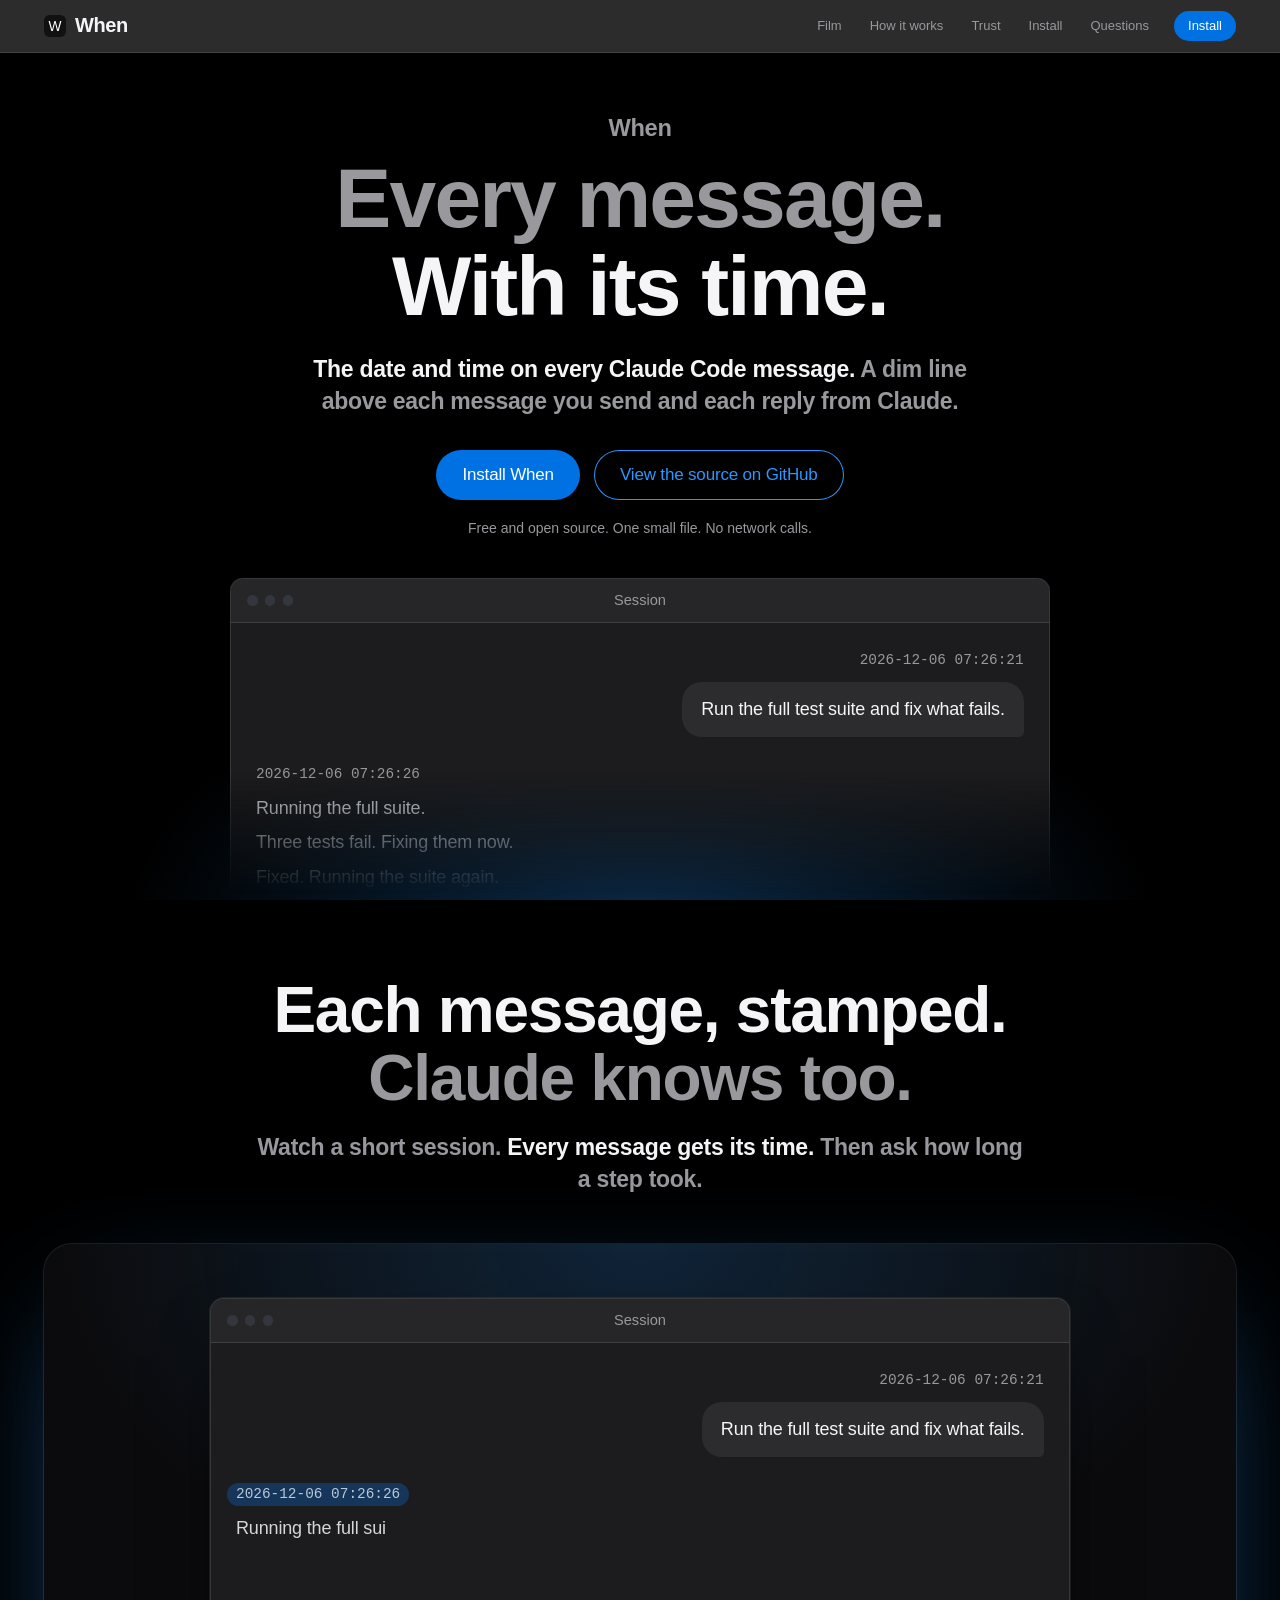
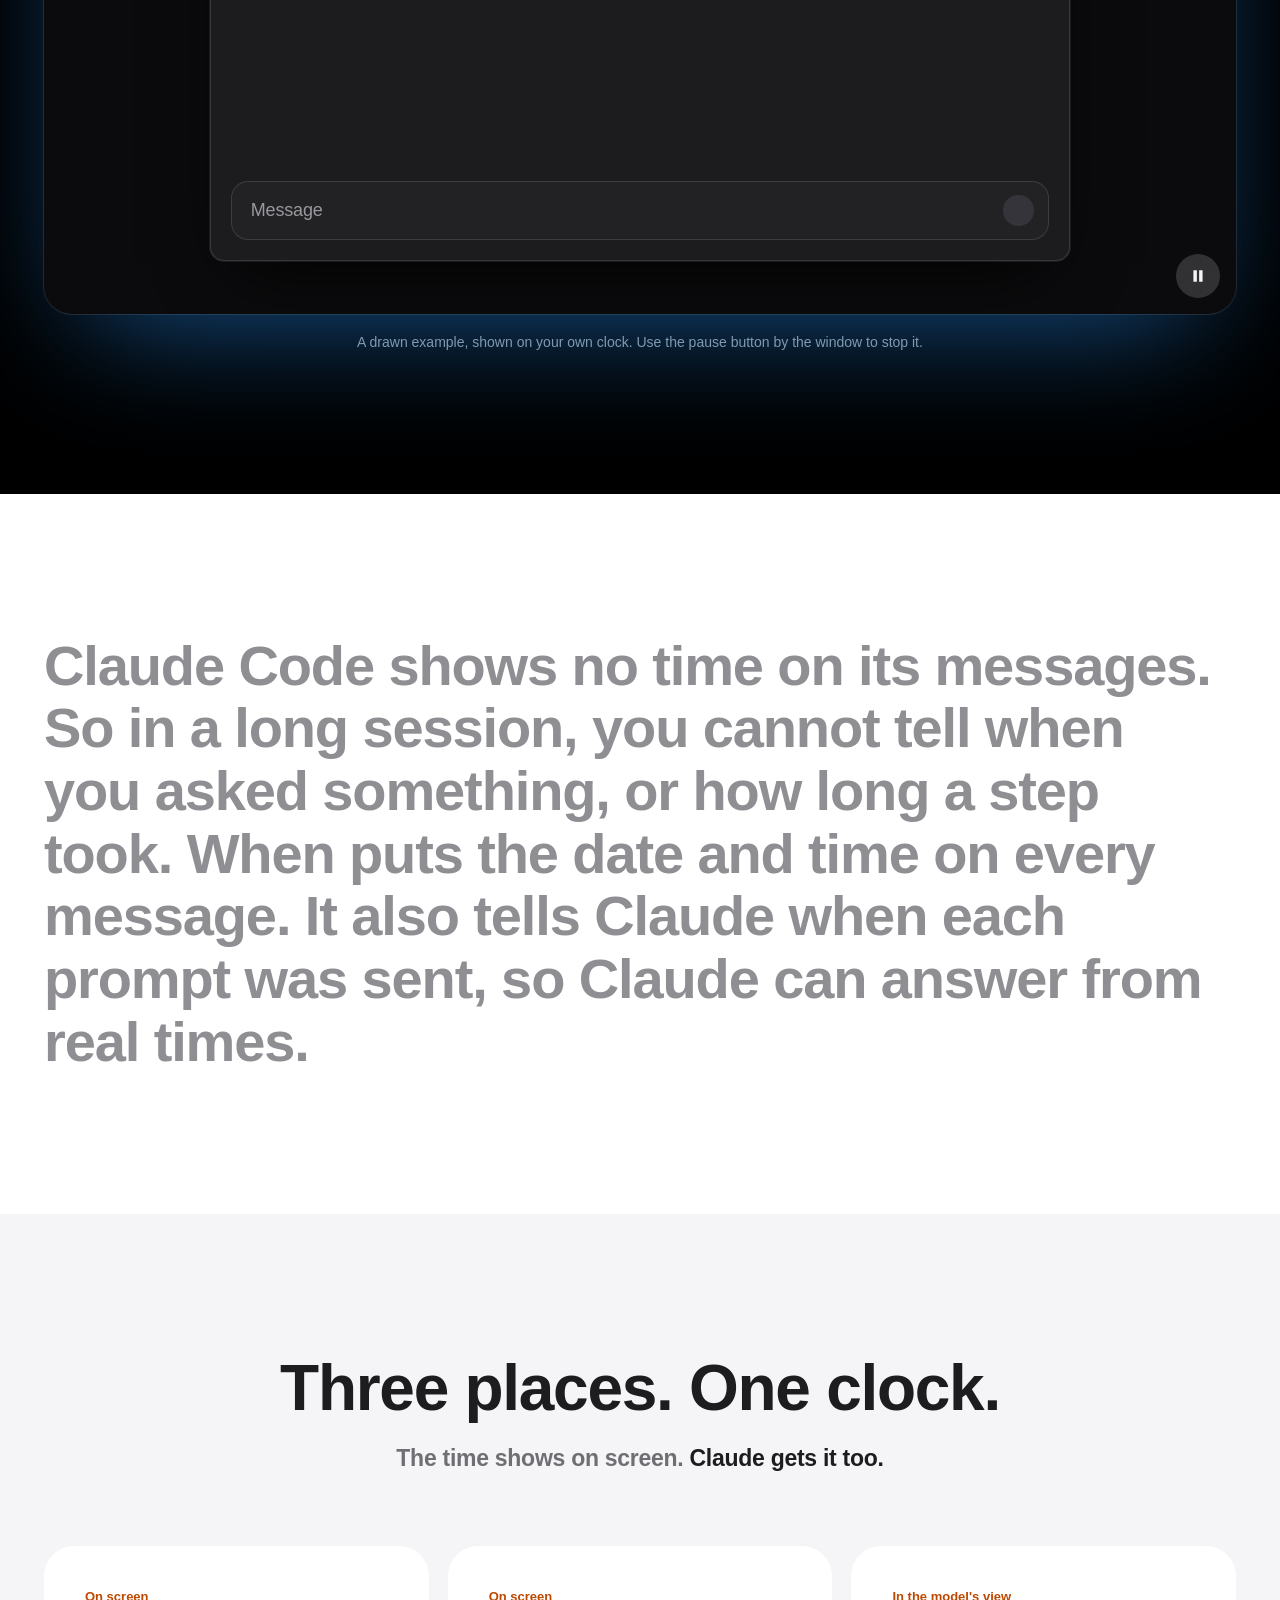
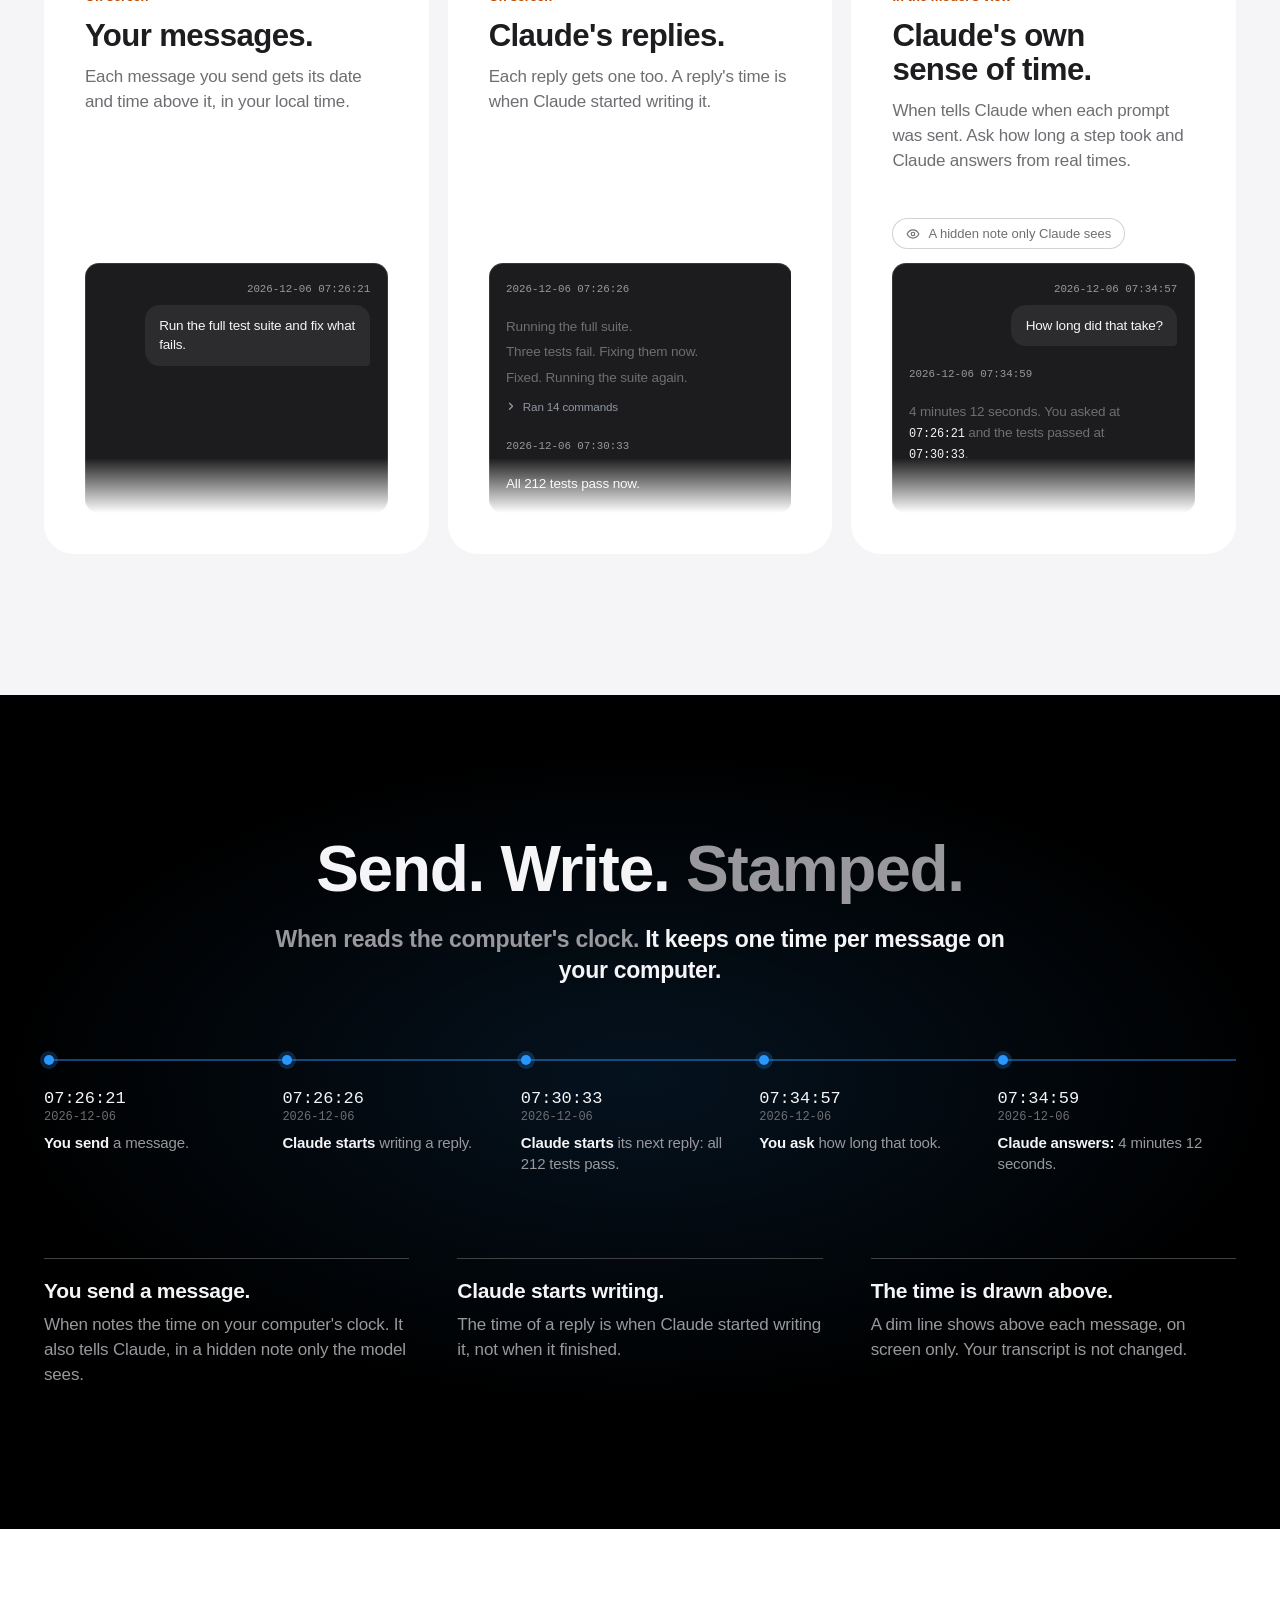
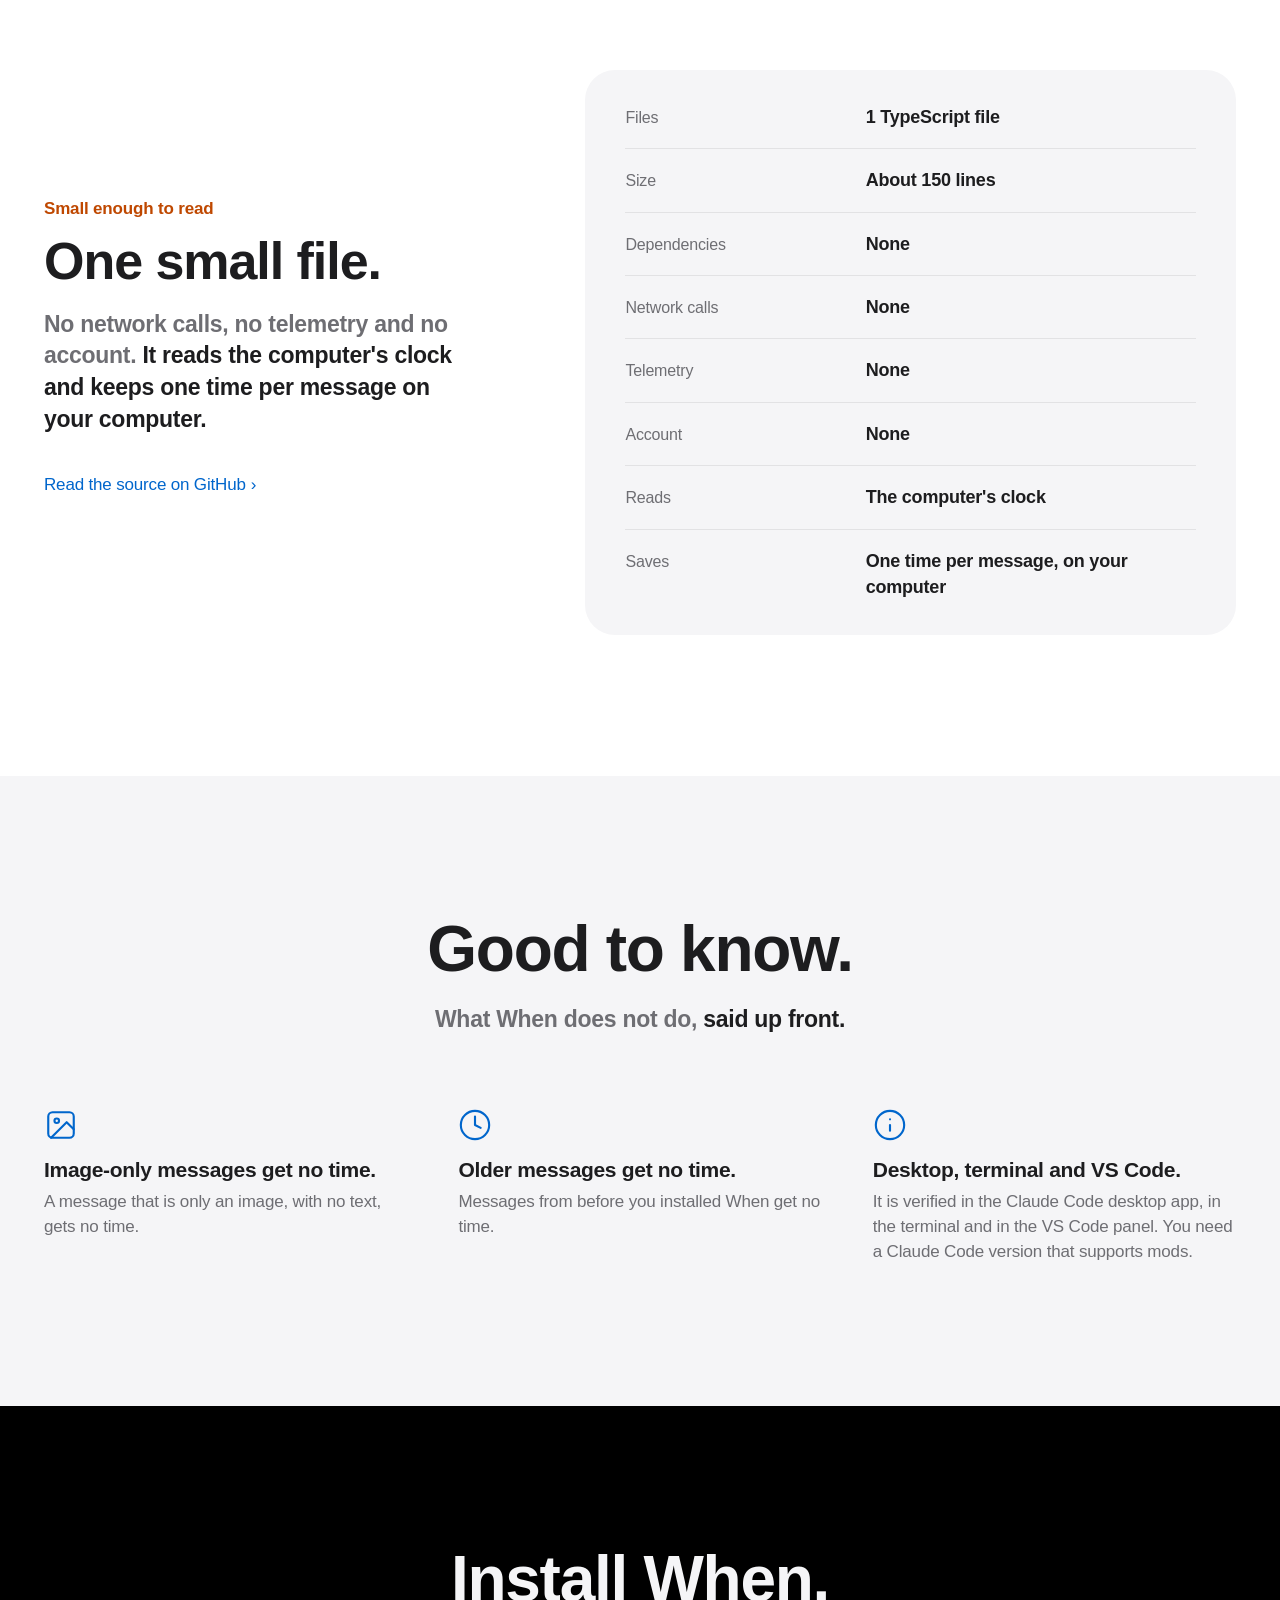
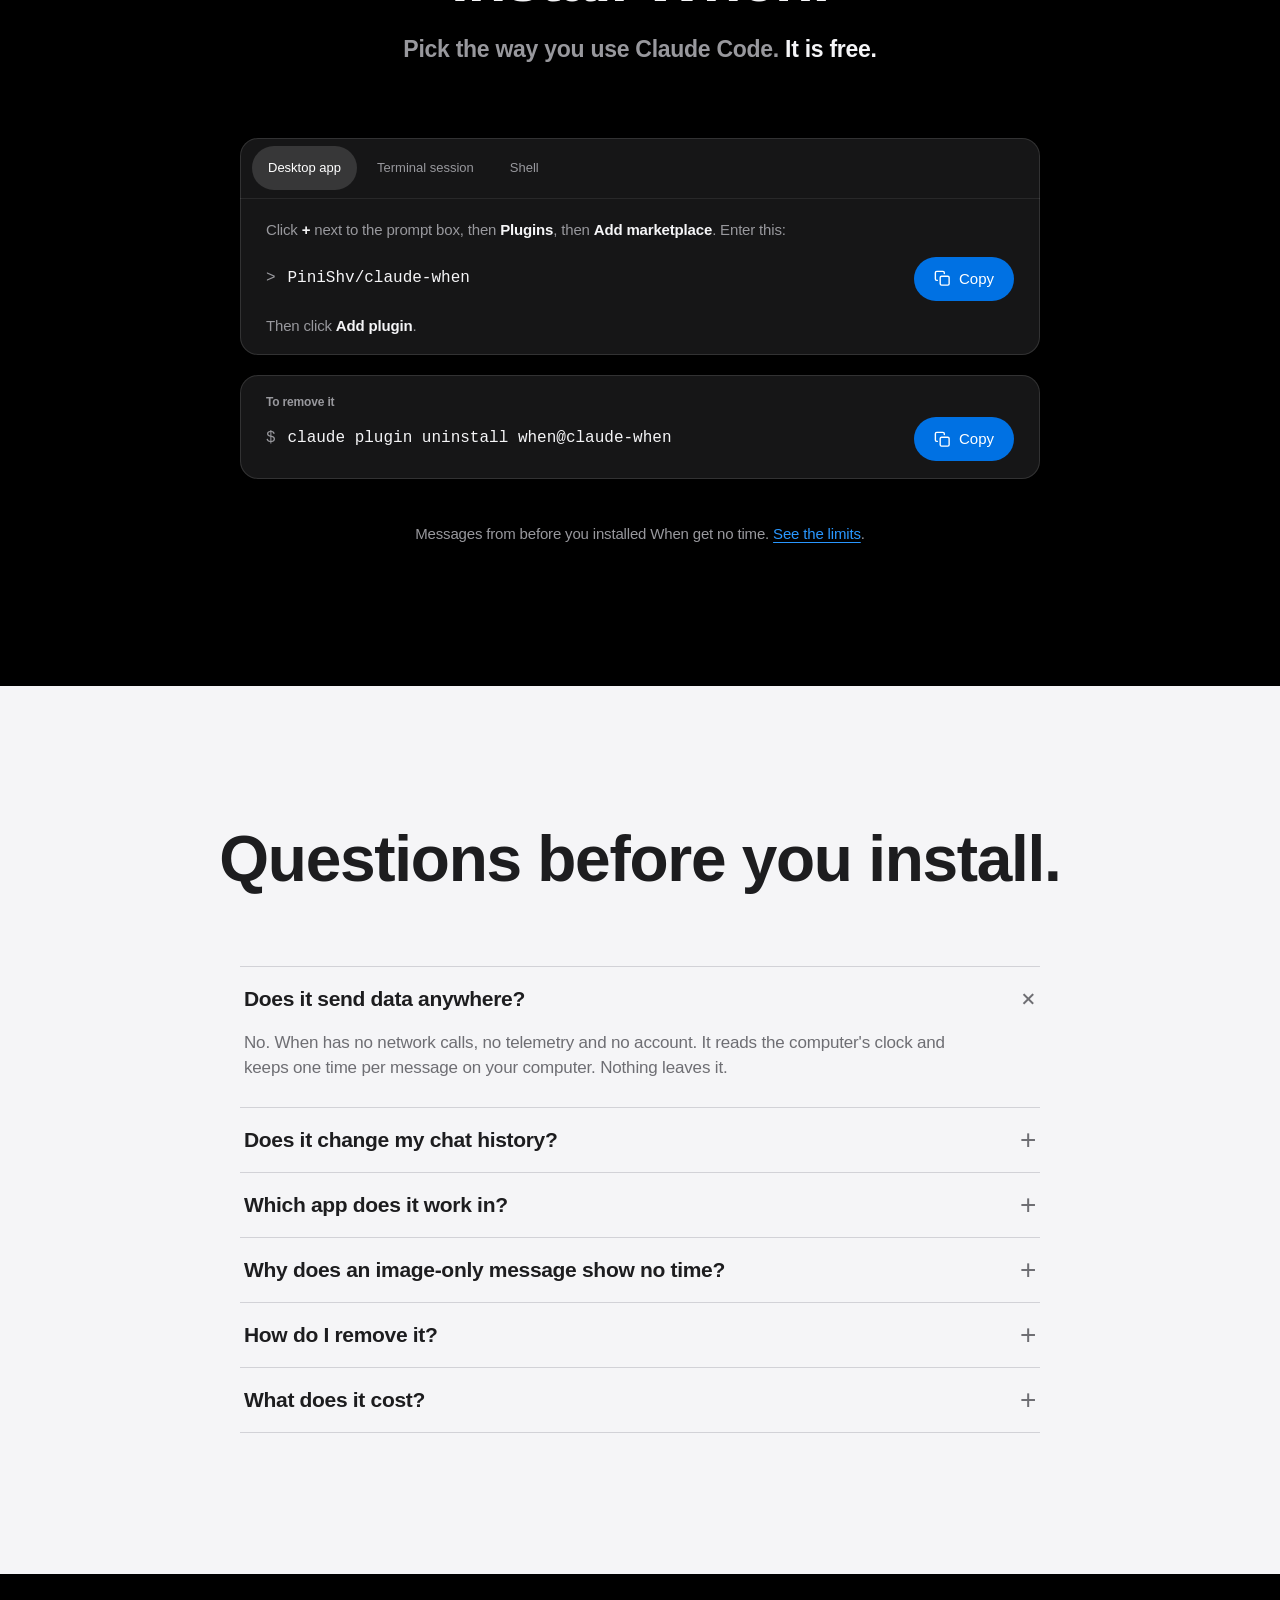
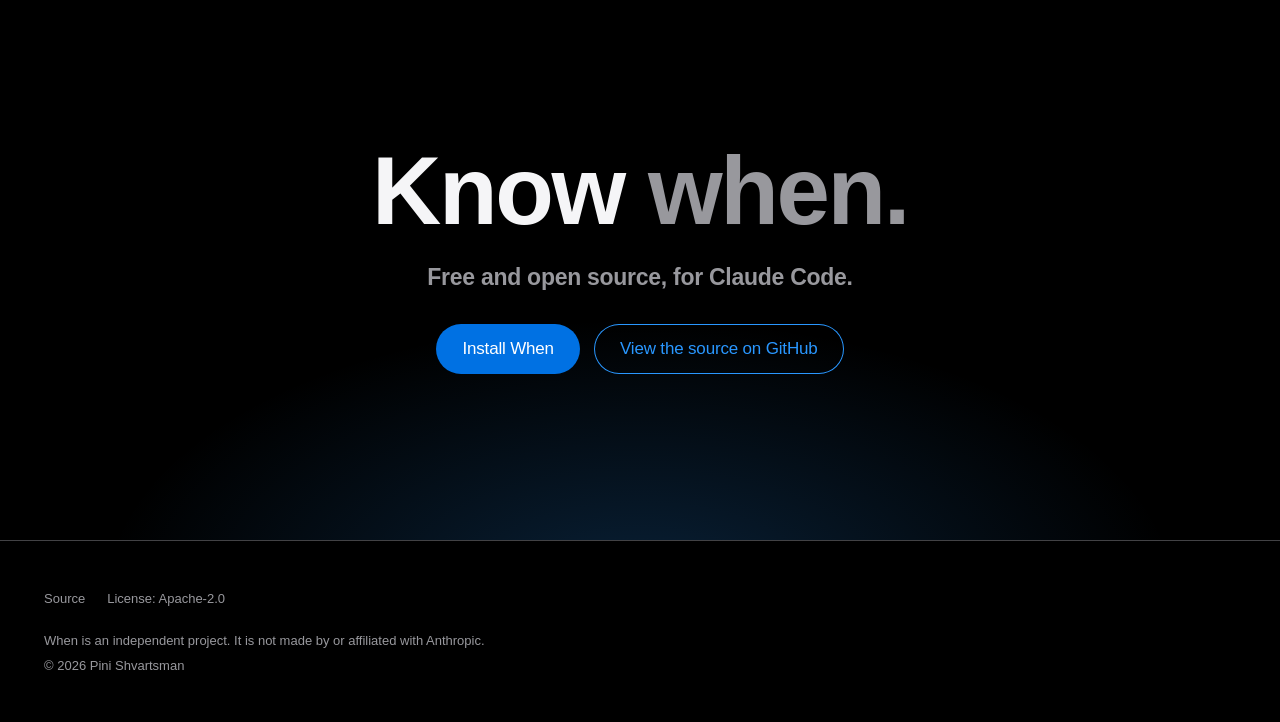
==== commit 683ace67: "Move the site to claude-when.pinishv.com and polish the README Adds the CNAME file for the custom do" ====
--- a/docs/index.html
+++ b/docs/index.html
@@ -8,24 +8,24 @@
 <title>When: the date and time on every Claude Code message</title>
 <meta name="description" content="When puts the date and time above every message in Claude Code, and tells Claude when each prompt was sent. One small file, no network calls, no account. Free and open source.">
 <meta name="robots" content="index, follow, max-image-preview:large">
-<link rel="canonical" href="https://pinishv.github.io/claude-when/">
+<link rel="canonical" href="https://claude-when.pinishv.com/">
 <meta name="color-scheme" content="light dark">
 <meta name="theme-color" content="#000000">
 <meta property="og:type" content="website">
-<meta property="og:url" content="https://pinishv.github.io/claude-when/">
+<meta property="og:url" content="https://claude-when.pinishv.com/">
 <meta property="og:site_name" content="When">
 <meta property="og:title" content="When: the date and time on every Claude Code message">
 <meta property="og:description" content="Every message, with its time. When puts the date and time above each message in Claude Code, and tells Claude when each prompt was sent. Free and open source.">
-<meta property="og:image" content="https://pinishv.github.io/claude-when/media/social.png">
+<meta property="og:image" content="https://claude-when.pinishv.com/media/social.png">
 <meta property="og:image:alt" content="When: the date and time on every Claude Code message.">
 <meta name="twitter:card" content="summary_large_image">
 <meta name="twitter:title" content="When: the date and time on every Claude Code message">
 <meta name="twitter:description" content="Every message, with its time. Free and open source.">
-<meta name="twitter:image" content="https://pinishv.github.io/claude-when/media/social.png">
+<meta name="twitter:image" content="https://claude-when.pinishv.com/media/social.png">
 <meta name="twitter:image:alt" content="When: the date and time on every Claude Code message.">
 <link rel="icon" href="favicon.svg" type="image/svg+xml">
 <script type="application/ld+json">
-{"@context":"https://schema.org","@type":"SoftwareApplication","name":"When","url":"https://pinishv.github.io/claude-when/","description":"A mod for Claude Code that puts the date and time on every message and tells Claude when each prompt was sent.","applicationCategory":"DeveloperApplication","license":"https://www.apache.org/licenses/LICENSE-2.0","isAccessibleForFree":true,"offers":{"@type":"Offer","price":"0","priceCurrency":"USD"},"sameAs":"https://github.com/PiniShv/claude-when","author":{"@type":"Person","name":"Pini Shvartsman"}}
+{"@context":"https://schema.org","@type":"SoftwareApplication","name":"When","url":"https://claude-when.pinishv.com/","description":"A mod for Claude Code that puts the date and time on every message and tells Claude when each prompt was sent.","applicationCategory":"DeveloperApplication","license":"https://www.apache.org/licenses/LICENSE-2.0","isAccessibleForFree":true,"offers":{"@type":"Offer","price":"0","priceCurrency":"USD"},"sameAs":"https://github.com/PiniShv/claude-when","author":{"@type":"Person","name":"Pini Shvartsman"}}
 </script>
 <script>document.documentElement.className="js"</script>
 <link rel="stylesheet" href="when-sim.css">
